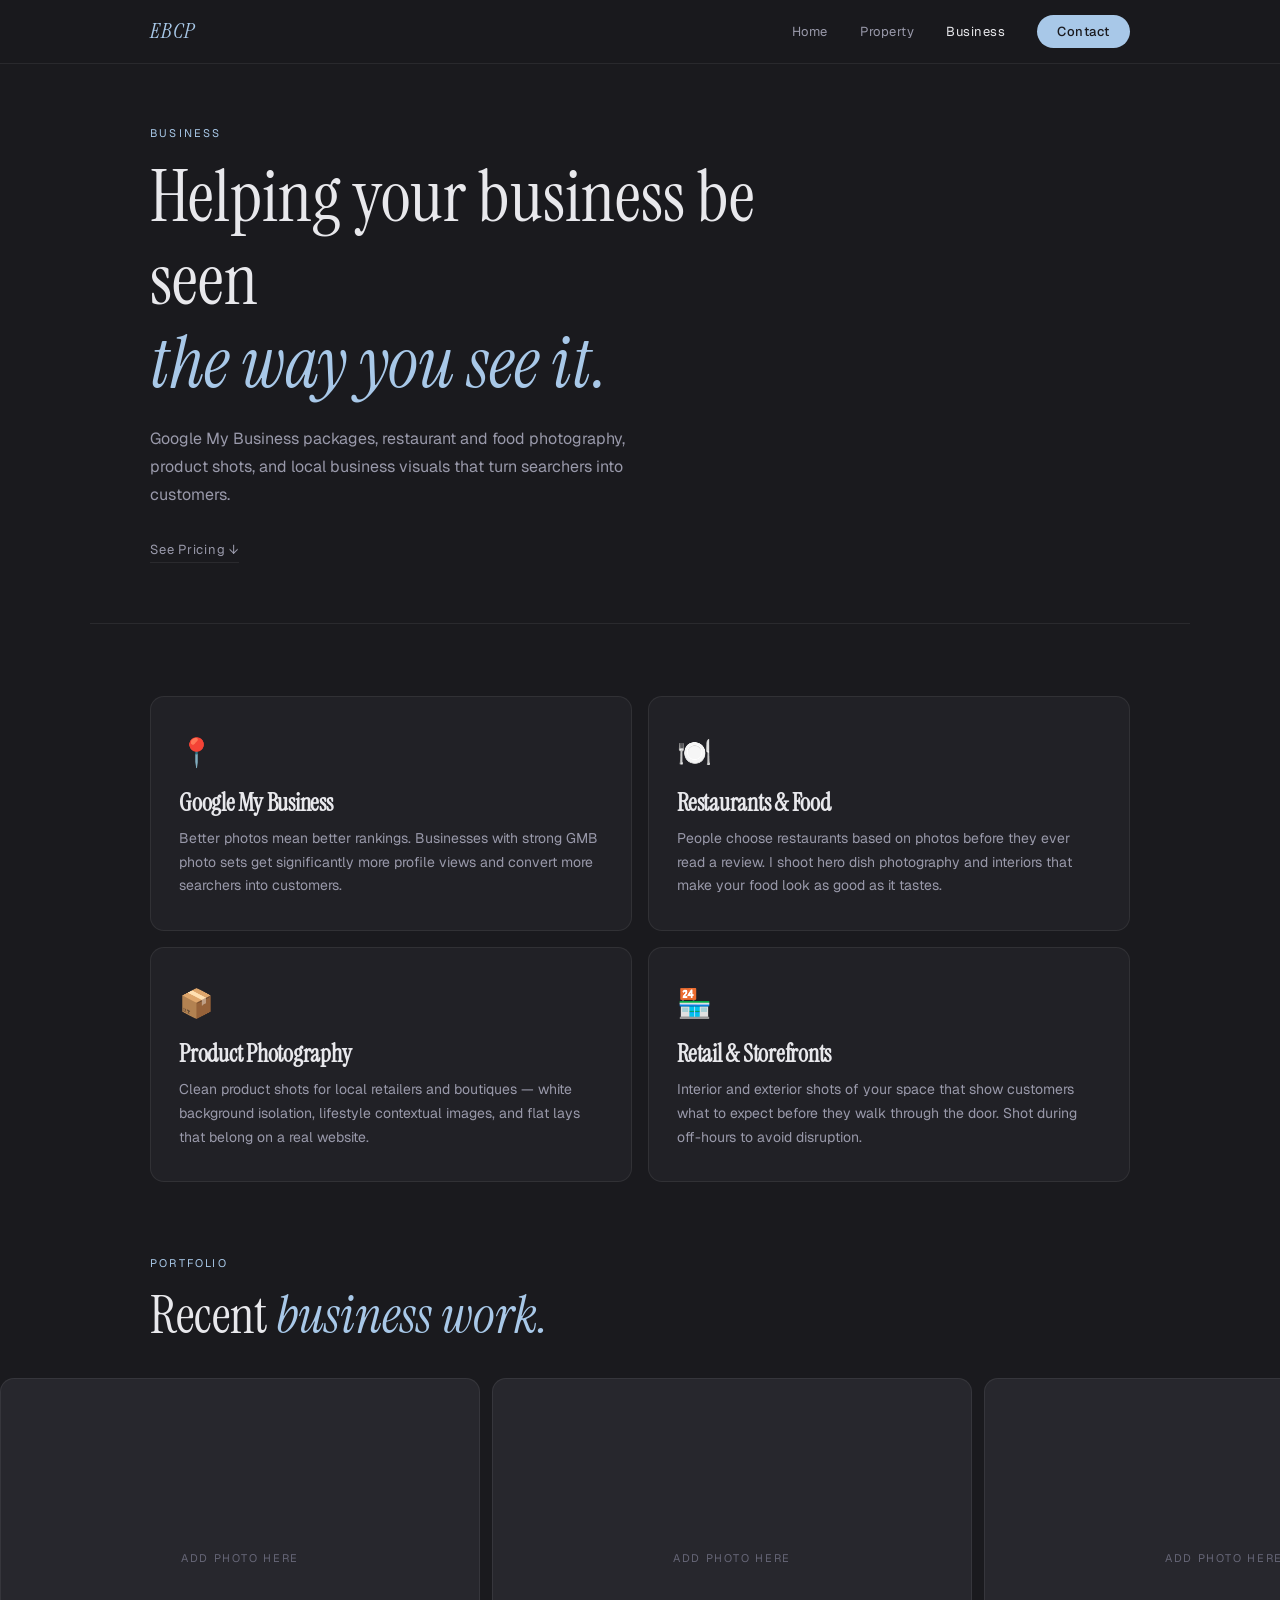
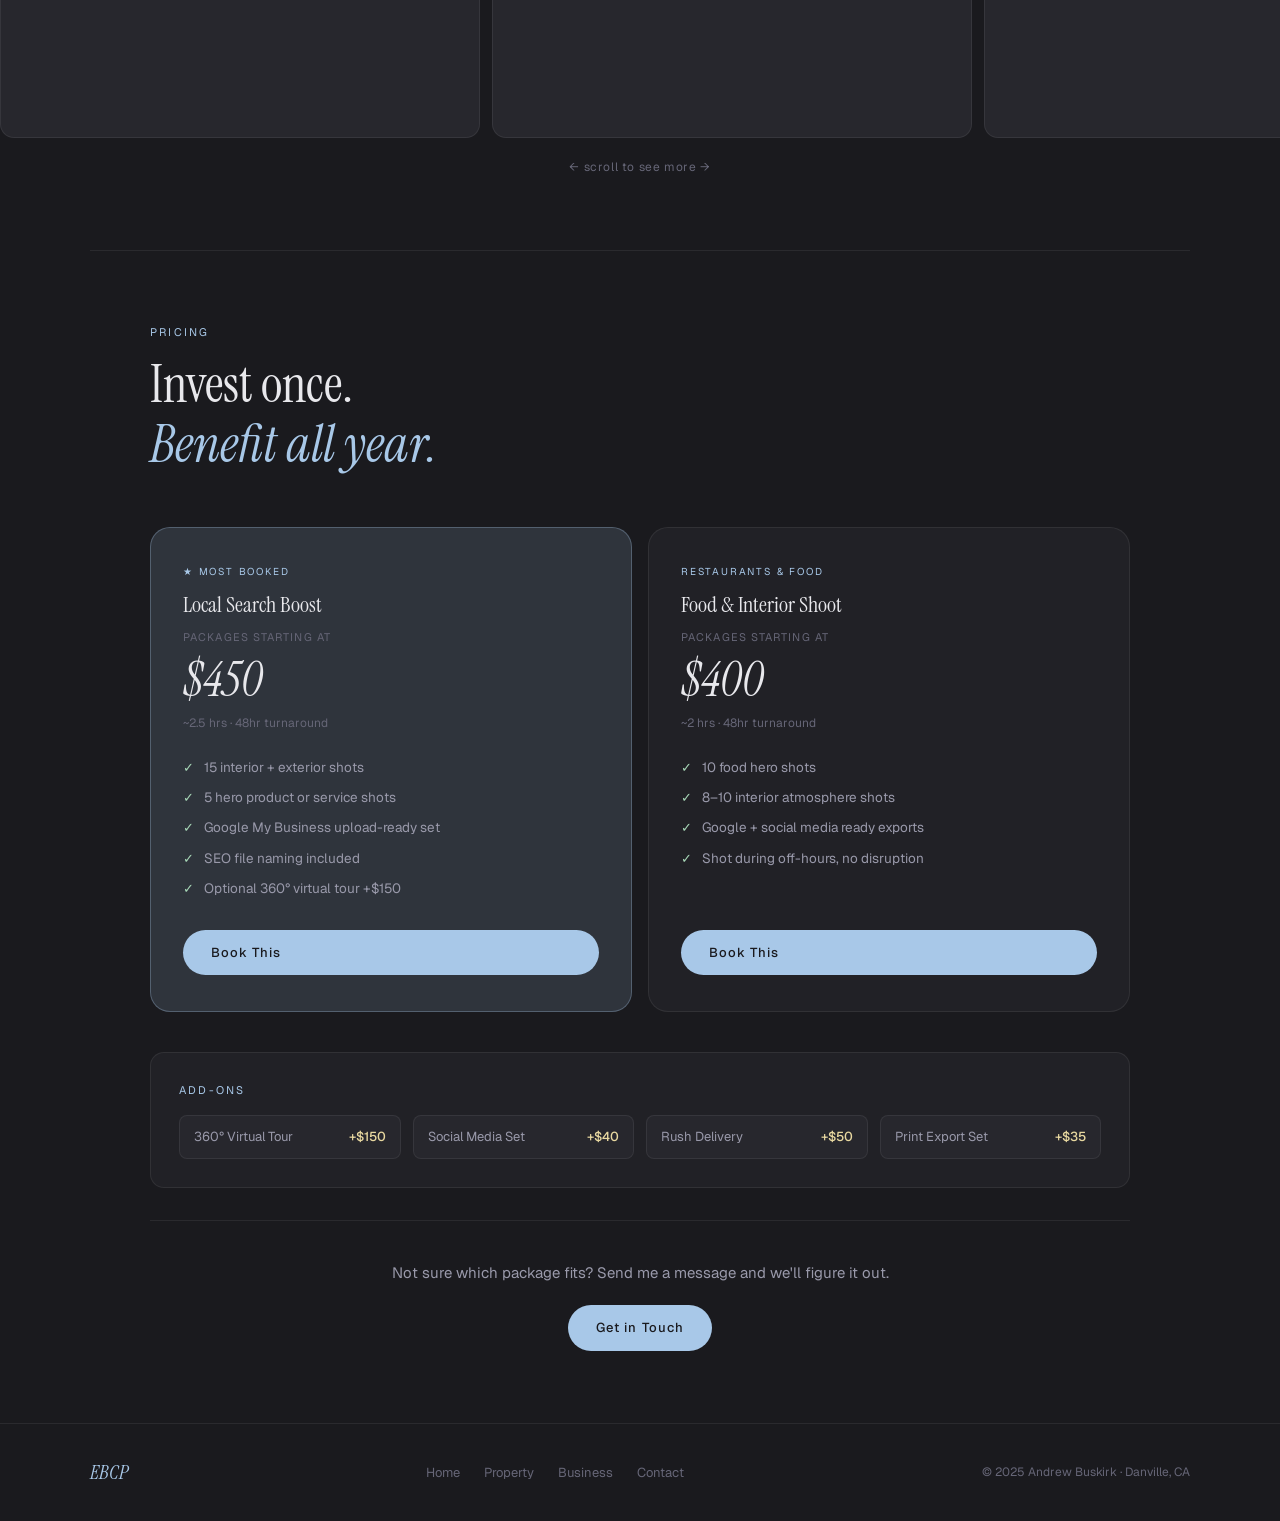
==== business.html @ 83386b6c "Add files via upload" ====
<!DOCTYPE html>
<html lang="en">
<head>
  <meta charset="UTF-8">
  <meta name="viewport" content="width=device-width, initial-scale=1.0">
  <title>Business Photography — EBCP</title>
  <link rel="icon" type="image/png" href="favicon.png">
  <link rel="preconnect" href="https://fonts.googleapis.com">
  <link href="https://fonts.googleapis.com/css2?family=Instrument+Serif:ital@0;1&family=Geist:wght@300;400;500;600&display=swap" rel="stylesheet">
  <link rel="stylesheet" href="style.css">
</head>
<body>

  <nav class="nav" id="nav">
    <div class="nav-inner">
      <a href="index.html" class="nav-logo">
        <img src="logo.png" alt="EBCP" class="nav-logo-img" onerror="this.style.display='none'; this.nextElementSibling.style.display='block'">
        <span class="nav-logo-text" style="display:none;">EBCP</span>
      </a>
      <button class="nav-hamburger" id="hamburger" aria-label="Menu">
        <span></span><span></span><span></span>
      </button>
      <ul class="nav-links" id="nav-links">
        <li><a href="index.html">Home</a></li>
        <li><a href="property.html">Property</a></li>
        <li><a href="business.html" class="active">Business</a></li>
        <li><a href="contact.html" class="nav-cta">Contact</a></li>
      </ul>
    </div>
  </nav>

  <section class="page-hero">
    <div class="page-hero-inner reveal">
      <p class="eyebrow">Business</p>
      <h1 class="page-hero-title">Helping your business be seen<br><em>the way you see it.</em></h1>
      <p class="page-hero-sub">Google My Business packages, restaurant and food photography, product shots, and local business visuals that turn searchers into customers.</p>
      <a href="#pricing" class="btn-ghost">See Pricing ↓</a>
    </div>
  </section>

  <section class="coverage-section">
    <div class="coverage-grid">
      <div class="coverage-item reveal">
        <div class="coverage-icon"><img src="icon-pin.png" alt="" onerror="this.outerHTML='📍'" style="width:32px;height:32px;"></div>
        <h3>Google My Business</h3>
        <p>Better photos mean better rankings. Businesses with strong GMB photo sets get significantly more profile views and convert more searchers into customers.</p>
      </div>
      <div class="coverage-item reveal">
        <div class="coverage-icon"><img src="icon-food.png" alt="" onerror="this.outerHTML='🍽️'" style="width:32px;height:32px;"></div>
        <h3>Restaurants & Food</h3>
        <p>People choose restaurants based on photos before they ever read a review. I shoot hero dish photography and interiors that make your food look as good as it tastes.</p>
      </div>
      <div class="coverage-item reveal">
        <div class="coverage-icon"><img src="icon-product.png" alt="" onerror="this.outerHTML='📦'" style="width:32px;height:32px;"></div>
        <h3>Product Photography</h3>
        <p>Clean product shots for local retailers and boutiques — white background isolation, lifestyle contextual images, and flat lays that belong on a real website.</p>
      </div>
      <div class="coverage-item reveal">
        <div class="coverage-icon"><img src="icon-store.png" alt="" onerror="this.outerHTML='🏪'" style="width:32px;height:32px;"></div>
        <h3>Retail & Storefronts</h3>
        <p>Interior and exterior shots of your space that show customers what to expect before they walk through the door. Shot during off-hours to avoid disruption.</p>
      </div>
    </div>
  </section>

  <section class="gallery-section reveal">
    <div class="section-header">
      <p class="eyebrow">Portfolio</p>
      <h2 class="section-title">Recent <em>business work.</em></h2>
    </div>
    <div class="gallery-scroll">
      <div class="gallery-item photo-placeholder"><div class="photo-placeholder-label">Add Photo Here</div></div>
      <div class="gallery-item photo-placeholder"><div class="photo-placeholder-label">Add Photo Here</div></div>
      <div class="gallery-item photo-placeholder"><div class="photo-placeholder-label">Add Photo Here</div></div>
      <div class="gallery-item photo-placeholder"><div class="photo-placeholder-label">Add Photo Here</div></div>
      <div class="gallery-item photo-placeholder"><div class="photo-placeholder-label">Add Photo Here</div></div>
    </div>
    <p class="gallery-hint">← scroll to see more →</p>
  </section>

  <section class="pricing-section" id="pricing">
    <div class="section-header reveal">
      <p class="eyebrow">Pricing</p>
      <h2 class="section-title">Invest once.<br><em>Benefit all year.</em></h2>
    </div>
    <div class="pricing-grid">
      <div class="pricing-card featured reveal">
        <div class="pricing-tag">★ Most Booked</div>
        <h3 class="pricing-name">Local Search Boost</h3>
        <div class="pricing-from">Packages starting at</div>
        <div class="pricing-price">$450</div>
        <div class="pricing-duration">~2.5 hrs · 48hr turnaround</div>
        <ul class="pricing-list">
          <li><span class="check">✓</span> 15 interior + exterior shots</li>
          <li><span class="check">✓</span> 5 hero product or service shots</li>
          <li><span class="check">✓</span> Google My Business upload-ready set</li>
          <li><span class="check">✓</span> SEO file naming included</li>
          <li><span class="check">✓</span> Optional 360° virtual tour +$150</li>
        </ul>
        <a href="contact.html" class="btn-primary">Book This</a>
      </div>
      <div class="pricing-card reveal">
        <div class="pricing-tag">Restaurants & Food</div>
        <h3 class="pricing-name">Food & Interior Shoot</h3>
        <div class="pricing-from">Packages starting at</div>
        <div class="pricing-price">$400</div>
        <div class="pricing-duration">~2 hrs · 48hr turnaround</div>
        <ul class="pricing-list">
          <li><span class="check">✓</span> 10 food hero shots</li>
          <li><span class="check">✓</span> 8–10 interior atmosphere shots</li>
          <li><span class="check">✓</span> Google + social media ready exports</li>
          <li><span class="check">✓</span> Shot during off-hours, no disruption</li>
        </ul>
        <a href="contact.html" class="btn-primary">Book This</a>
      </div>
    </div>
    <div class="addons reveal">
      <p class="eyebrow">Add-Ons</p>
      <div class="addon-row">
        <div class="addon-item"><span class="addon-name">360° Virtual Tour</span><span class="addon-price">+$150</span></div>
        <div class="addon-item"><span class="addon-name">Social Media Set</span><span class="addon-price">+$40</span></div>
        <div class="addon-item"><span class="addon-name">Rush Delivery</span><span class="addon-price">+$50</span></div>
        <div class="addon-item"><span class="addon-name">Print Export Set</span><span class="addon-price">+$35</span></div>
      </div>
    </div>
    <div class="pricing-cta reveal">
      <p>Not sure which package fits? Send me a message and we'll figure it out.</p>
      <a href="contact.html" class="btn-primary">Get in Touch</a>
    </div>
  </section>

  <footer class="footer">
    <div class="footer-inner">
      <div class="footer-logo">EBCP</div>
      <div class="footer-links">
        <a href="index.html">Home</a>
        <a href="property.html">Property</a>
        <a href="business.html">Business</a>
        <a href="contact.html">Contact</a>
      </div>
      <div class="footer-copy">© 2025 Andrew Buskirk · Danville, CA</div>
    </div>
  </footer>

  <script src="main.js"></script>
</body>
</html>
---- style.css ----
/* ============================================================
   EBCP — East Bay Commercial Photography
   Dark grey + pastel accents theme
   ============================================================ */

:root {
  --bg:           #1a1a1e;
  --bg-2:         #212126;
  --bg-3:         #27272d;
  --surface:      #2e2e35;
  --border:       rgba(255,255,255,0.07);
  --text:         #e8e8ec;
  --text-mid:     #9999aa;
  --text-dim:     #666677;
  --blue:         #a8c8e8;
  --blue-dim:     rgba(168,200,232,0.15);
  --green:        #a8d8b8;
  --green-dim:    rgba(168,216,184,0.15);
  --yellow:       #e8d8a0;
  --yellow-dim:   rgba(232,216,160,0.15);
  --radius:       14px;
  --radius-lg:    20px;
  --font-serif:   'Instrument Serif', Georgia, serif;
  --font-sans:    'Geist', system-ui, sans-serif;
  --nav-h:        64px;
  --max-w:        1100px;
  --pad:          clamp(20px, 5vw, 60px);
}

/* ---- RESET ---- */
*, *::before, *::after { box-sizing: border-box; margin: 0; padding: 0; }
html { scroll-behavior: smooth; }
body { background: var(--bg); color: var(--text); font-family: var(--font-sans); font-size: 15px; line-height: 1.65; overflow-x: hidden; }
img { max-width: 100%; display: block; }
a { color: inherit; text-decoration: none; }

/* ---- TYPOGRAPHY ---- */
.eyebrow { font-size: 11px; letter-spacing: 0.2em; text-transform: uppercase; color: var(--blue); margin-bottom: 14px; display: block; }
h1, h2, h3 { font-family: var(--font-serif); font-weight: 400; line-height: 1.15; }
h1 { font-size: clamp(38px, 6vw, 72px); }
h2 { font-size: clamp(30px, 4.5vw, 52px); }
h3 { font-size: clamp(18px, 2.5vw, 24px); }
em { font-style: italic; color: var(--blue); }

/* ---- BUTTONS ---- */
.btn-primary { display: inline-block; background: var(--blue); color: var(--bg); font-family: var(--font-sans); font-size: 13px; font-weight: 500; letter-spacing: 0.08em; padding: 12px 28px; border-radius: 99px; border: none; cursor: pointer; transition: background 0.2s, transform 0.15s; }
.btn-primary:hover { background: var(--text); transform: translateY(-1px); }
.btn-ghost { display: inline-block; color: var(--text-mid); font-size: 13px; letter-spacing: 0.06em; border-bottom: 1px solid var(--border); padding-bottom: 2px; transition: color 0.2s, border-color 0.2s; }
.btn-ghost:hover { color: var(--text); border-color: var(--text-mid); }

/* ---- NAV ---- */
.nav { position: fixed; top: 0; left: 0; right: 0; z-index: 200; height: var(--nav-h); background: rgba(26,26,30,0.85); backdrop-filter: blur(16px); -webkit-backdrop-filter: blur(16px); border-bottom: 1px solid var(--border); }
.nav-inner { max-width: var(--max-w); margin: 0 auto; padding: 0 var(--pad); height: 100%; display: flex; align-items: center; justify-content: space-between; }

/* Logo — shows PNG if available, falls back to text */
.nav-logo { display: flex; align-items: center; flex-shrink: 0; }
.nav-logo-img { height: 32px; width: auto; display: block; }
.nav-logo-text { font-family: var(--font-serif); font-size: 22px; font-style: italic; color: var(--blue); letter-spacing: 0.05em; }

.nav-links { display: flex; align-items: center; gap: 32px; list-style: none; }
.nav-links a { font-size: 13px; color: var(--text-mid); letter-spacing: 0.04em; transition: color 0.2s; }
.nav-links a:hover, .nav-links a.active { color: var(--text); }
.nav-cta { background: var(--blue) !important; color: var(--bg) !important; font-weight: 500 !important; padding: 8px 20px !important; border-radius: 99px !important; transition: background 0.2s !important; }
.nav-cta:hover { background: var(--text) !important; }

.nav-hamburger { display: none; flex-direction: column; gap: 5px; background: none; border: none; cursor: pointer; padding: 4px; z-index: 300; }
.nav-hamburger span { display: block; width: 24px; height: 2px; background: var(--text); border-radius: 2px; transition: transform 0.3s, opacity 0.3s; }
.nav-hamburger.open span:nth-child(1) { transform: translateY(7px) rotate(45deg); }
.nav-hamburger.open span:nth-child(2) { opacity: 0; }
.nav-hamburger.open span:nth-child(3) { transform: translateY(-7px) rotate(-45deg); }

@media (max-width: 768px) {
  .nav-hamburger { display: flex; }
  .nav-links { position: fixed; top: var(--nav-h); left: 0; right: 0; background: var(--bg-2); border-bottom: 1px solid var(--border); flex-direction: column; align-items: flex-start; gap: 0; padding: 12px 0 20px; transform: translateY(-120%); opacity: 0; transition: transform 0.35s cubic-bezier(0.4,0,0.2,1), opacity 0.25s; pointer-events: none; }
  .nav-links.open { transform: translateY(0); opacity: 1; pointer-events: all; }
  .nav-links li { width: 100%; }
  .nav-links a { display: block; padding: 14px var(--pad); font-size: 15px; border-bottom: 1px solid var(--border); color: var(--text) !important; }
  .nav-cta { margin: 16px var(--pad) 0 !important; display: inline-block !important; border-radius: 99px !important; border-bottom: none !important; }
}

/* ---- HERO ---- */
.hero { position: relative; min-height: 100vh; display: flex; align-items: center; padding-top: var(--nav-h); overflow: hidden; }
/*
  TO ADD YOUR GIF:
  Drop a file named hero.gif into the same folder as index.html.
  It will automatically appear as the hero background.
*/
.hero-bg { position: absolute; inset: 0; background-color: var(--bg-2); background-image: url('hero.gif'); background-size: cover; background-position: center; background-repeat: no-repeat; }
.hero-overlay { position: absolute; inset: 0; background: linear-gradient(to bottom, rgba(26,26,30,0.72) 0%, rgba(26,26,30,0.55) 50%, rgba(26,26,30,0.85) 100%); }
.hero-content { position: relative; z-index: 2; max-width: var(--max-w); margin: 0 auto; padding: 80px var(--pad); width: 100%; }
.hero-title { margin-bottom: 20px; max-width: 780px; }
.hero-sub { font-size: 17px; color: var(--text-mid); max-width: 480px; margin-bottom: 36px; line-height: 1.7; }
.hero-btns { display: flex; gap: 20px; align-items: center; flex-wrap: wrap; }

/* ---- STATS ---- */
.stats { position: relative; z-index: 3; display: grid; grid-template-columns: 1fr auto 1fr auto 1fr; max-width: var(--max-w); margin: 0 auto; padding: 0 var(--pad) 80px; }
.stat { padding: 36px 28px; background: var(--bg-2); border: 1px solid var(--border); border-radius: var(--radius); text-align: center; }
.stat-icon { font-size: 24px; margin-bottom: 10px; }
.stat-num { font-family: var(--font-serif); font-size: 36px; font-style: italic; color: var(--blue); line-height: 1; margin-bottom: 8px; }
.stat-label { font-size: 13px; color: var(--text-mid); line-height: 1.5; }
.stat-divider { width: 20px; }
@media (max-width: 700px) { .stats { grid-template-columns: 1fr; gap: 8px; padding-bottom: 60px; } .stat-divider { display: none; } }

/* ---- SECTION COMMON ---- */
.section-header { margin-bottom: 52px; }
.section-title { margin-bottom: 16px; }
.section-sub { font-size: 16px; color: var(--text-mid); max-width: 500px; line-height: 1.7; }

/* ---- PROCESS ---- */
.process-section { max-width: var(--max-w); margin: 0 auto; padding: 80px var(--pad); }
.process-grid { display: grid; grid-template-columns: 1fr 1fr; gap: 16px; }
.process-card { background: var(--bg-2); border: 1px solid var(--border); border-radius: var(--radius-lg); padding: 36px 32px; position: relative; transition: border-color 0.2s, transform 0.2s; cursor: pointer; display: block; text-decoration: none; color: inherit; }
.process-card:hover { border-color: rgba(168,200,232,0.3); transform: translateY(-2px); }
.process-num { font-family: var(--font-serif); font-size: 52px; font-style: italic; line-height: 1; margin-bottom: 12px; color: rgba(255,255,255,0.06); }
.process-icon { font-size: 28px; margin-bottom: 14px; }
.process-icon img { width: 32px; height: 32px; object-fit: contain; }
/* Heavier weight only inside cards */
.process-card h3 { margin-bottom: 12px; color: var(--text); font-weight: 600; letter-spacing: -0.01em; }
.process-card p { font-size: 14px; color: var(--text-mid); line-height: 1.7; }
@media (max-width: 600px) { .process-grid { grid-template-columns: 1fr; } }

/* ---- WORK SECTION ---- */
.work-section { max-width: var(--max-w); margin: 0 auto; padding: 0 var(--pad) 80px; }
.work-grid { display: grid; grid-template-columns: 1fr 1fr; gap: 16px; }
.work-card { background: var(--bg-2); border: 1px solid var(--border); border-radius: var(--radius-lg); overflow: hidden; transition: border-color 0.2s, transform 0.2s; }
.work-card:hover { border-color: rgba(168,200,232,0.25); transform: translateY(-2px); }
.work-card-img { width: 100%; aspect-ratio: 16/9; display: flex; align-items: flex-end; padding: 16px; }
.property-placeholder { background: linear-gradient(135deg, #2a3040 0%, #1e2535 100%); }
.business-placeholder { background: linear-gradient(135deg, #2a3028 0%, #1e2520 100%); }
.work-card-img-label { font-size: 11px; letter-spacing: 0.12em; text-transform: uppercase; color: rgba(255,255,255,0.3); }
.work-card-body { padding: 24px 28px 28px; }
.work-tag { display: flex; align-items: center; gap: 8px; font-size: 11px; letter-spacing: 0.15em; text-transform: uppercase; color: var(--text-mid); margin-bottom: 12px; }
.tag-dot { width: 7px; height: 7px; border-radius: 50%; flex-shrink: 0; }
.tag-blue { background: var(--blue); }
.tag-green { background: var(--green); }
/* Heavier weight inside work cards too */
.work-card-body h3 { margin-bottom: 10px; font-weight: 600; letter-spacing: -0.01em; }
.work-card-body p { font-size: 14px; color: var(--text-mid); line-height: 1.7; margin-bottom: 20px; }
.work-link { font-size: 13px; color: var(--blue); letter-spacing: 0.04em; display: inline-flex; align-items: center; gap: 6px; transition: gap 0.2s; }
.work-link:hover { gap: 10px; }
.arrow { transition: transform 0.2s; }
.work-link:hover .arrow { transform: translateX(3px); }
@media (max-width: 640px) { .work-grid { grid-template-columns: 1fr; } }

/* ---- CTA BANNER ---- */
.cta-banner { background: var(--bg-2); border-top: 1px solid var(--border); border-bottom: 1px solid var(--border); padding: 80px var(--pad); text-align: center; }
.cta-inner { max-width: 560px; margin: 0 auto; }
.cta-inner h2 { margin-bottom: 16px; }
.cta-sub { color: var(--text-mid); margin-bottom: 32px; font-size: 16px; }

/* ---- PAGE HERO (inner pages) ---- */
.page-hero { padding: calc(var(--nav-h) + 60px) var(--pad) 60px; max-width: var(--max-w); margin: 0 auto; border-bottom: 1px solid var(--border); }
.page-hero-inner { max-width: 680px; }
.page-hero-title { margin-bottom: 20px; }
.page-hero-sub { font-size: 16px; color: var(--text-mid); line-height: 1.75; margin-bottom: 28px; max-width: 520px; }

/* ---- COVERAGE GRID ---- */
.coverage-section { max-width: var(--max-w); margin: 0 auto; padding: 72px var(--pad); }
.coverage-grid { display: grid; grid-template-columns: 1fr 1fr; gap: 16px; }
.coverage-item { background: var(--bg-2); border: 1px solid var(--border); border-radius: var(--radius); padding: 32px 28px; transition: border-color 0.2s; }
.coverage-item:hover { border-color: rgba(168,200,232,0.25); }
.coverage-icon { font-size: 28px; margin-bottom: 14px; }
.coverage-item h3 { margin-bottom: 10px; font-weight: 600; letter-spacing: -0.01em; }
.coverage-item p { font-size: 14px; color: var(--text-mid); line-height: 1.7; }
@media (max-width: 600px) { .coverage-grid { grid-template-columns: 1fr; } }

/* ---- GALLERY ---- */
.gallery-section { padding: 0 0 72px; }
.gallery-section .section-header { max-width: var(--max-w); margin: 0 auto 32px; padding: 0 var(--pad); }
.gallery-scroll { display: flex; gap: 12px; overflow-x: auto; padding: 0 var(--pad) 16px; scroll-snap-type: x mandatory; -webkit-overflow-scrolling: touch; scrollbar-width: thin; scrollbar-color: var(--surface) transparent; }
.gallery-scroll::-webkit-scrollbar { height: 4px; }
.gallery-scroll::-webkit-scrollbar-track { background: transparent; }
.gallery-scroll::-webkit-scrollbar-thumb { background: var(--surface); border-radius: 2px; }
.gallery-item { flex-shrink: 0; width: clamp(260px, 40vw, 480px); aspect-ratio: 4/3; border-radius: var(--radius); scroll-snap-align: start; overflow: hidden; }
/*
  TO ADD PHOTOS:
  Replace the photo-placeholder div inside each .gallery-item with:
  <img src="your-photo.jpg" alt="description" style="width:100%;height:100%;object-fit:cover;">
*/
.photo-placeholder { background: var(--bg-3); border: 1px solid var(--border); display: flex; align-items: center; justify-content: center; }
.photo-placeholder-label { font-size: 11px; letter-spacing: 0.15em; text-transform: uppercase; color: var(--text-dim); }
.gallery-hint { text-align: center; font-size: 12px; color: var(--text-dim); letter-spacing: 0.05em; margin-top: 4px; }

/* ---- PRICING ---- */
.pricing-section { max-width: var(--max-w); margin: 0 auto; padding: 72px var(--pad); border-top: 1px solid var(--border); }
.pricing-grid { display: grid; grid-template-columns: 1fr 1fr; gap: 16px; margin-bottom: 40px; }
.pricing-card { background: var(--bg-2); border: 1px solid var(--border); border-radius: var(--radius-lg); padding: 36px 32px; display: flex; flex-direction: column; gap: 6px; }
.pricing-card.featured { background: var(--blue-dim); border-color: rgba(168,200,232,0.3); }
.pricing-tag { font-size: 10px; letter-spacing: 0.18em; text-transform: uppercase; color: var(--blue); margin-bottom: 6px; }
.pricing-name { font-size: 22px; font-family: var(--font-serif); font-weight: 400; margin-bottom: 4px; }
.pricing-from { font-size: 11px; color: var(--text-dim); text-transform: uppercase; letter-spacing: 0.1em; }
.pricing-price { font-family: var(--font-serif); font-size: 48px; font-style: italic; color: var(--text); line-height: 1; margin: 4px 0; }
.pricing-duration { font-size: 12px; color: var(--text-dim); margin-bottom: 16px; }
.pricing-list { list-style: none; display: flex; flex-direction: column; gap: 8px; margin-bottom: 24px; flex: 1; }
.pricing-list li { font-size: 13.5px; color: var(--text-mid); display: flex; gap: 10px; align-items: baseline; }
.check { color: var(--green); font-size: 13px; flex-shrink: 0; }
.addons { background: var(--bg-2); border: 1px solid var(--border); border-radius: var(--radius); padding: 28px; margin-bottom: 32px; }
.addon-row { display: grid; grid-template-columns: repeat(auto-fill, minmax(200px, 1fr)); gap: 12px; margin-top: 16px; }
.addon-item { display: flex; justify-content: space-between; align-items: center; padding: 10px 14px; background: var(--bg-3); border-radius: 8px; border: 1px solid var(--border); }
.addon-name { font-size: 13px; color: var(--text-mid); }
.addon-price { font-size: 13px; color: var(--yellow); font-weight: 500; }
.pricing-cta { text-align: center; padding: 40px 0 0; border-top: 1px solid var(--border); }
.pricing-cta p { color: var(--text-mid); margin-bottom: 20px; font-size: 15px; }
@media (max-width: 600px) { .pricing-grid { grid-template-columns: 1fr; } }

/* ---- CONTACT ---- */
.contact-section { max-width: var(--max-w); margin: 0 auto; padding: 72px var(--pad); }
.contact-inner { display: grid; grid-template-columns: 1.2fr 1fr; gap: 60px; align-items: start; }
.contact-form { display: flex; flex-direction: column; gap: 20px; }
.form-group { display: flex; flex-direction: column; gap: 8px; }
.form-label { font-size: 11px; letter-spacing: 0.14em; text-transform: uppercase; color: var(--text-mid); }
.form-input { background: var(--bg-2); border: 1px solid var(--border); border-radius: 10px; padding: 13px 16px; font-size: 14px; font-family: var(--font-sans); color: var(--text); outline: none; transition: border-color 0.2s; width: 100%; }
.form-input:focus { border-color: rgba(168,200,232,0.5); }
.form-input::placeholder { color: var(--text-dim); }
.form-select { appearance: none; cursor: pointer; }
.form-textarea { resize: vertical; min-height: 120px; }
.contact-details { display: flex; flex-direction: column; }
.contact-detail-item { display: flex; gap: 16px; align-items: flex-start; padding: 20px 0; border-bottom: 1px solid var(--border); }
.contact-detail-item:first-child { border-top: 1px solid var(--border); }
.contact-detail-icon { font-size: 20px; flex-shrink: 0; margin-top: 2px; }
.contact-detail-label { font-size: 10px; letter-spacing: 0.14em; text-transform: uppercase; color: var(--text-dim); margin-bottom: 4px; }
.contact-detail-value { font-size: 15px; color: var(--text); }
.contact-detail-value a { color: var(--blue); transition: opacity 0.2s; }
.contact-detail-value a:hover { opacity: 0.75; }
@media (max-width: 768px) { .contact-inner { grid-template-columns: 1fr; gap: 40px; } }

/* ---- THANK YOU ---- */
.thankyou-section { min-height: 100vh; display: flex; align-items: center; justify-content: center; padding: var(--nav-h) var(--pad) 60px; }
.thankyou-inner { text-align: center; max-width: 480px; }
.thankyou-icon { font-size: 52px; margin-bottom: 24px; }
.thankyou-inner h1 { margin-bottom: 16px; }
.thankyou-sub { color: var(--text-mid); margin-bottom: 32px; font-size: 16px; }

/* ---- FOOTER ---- */
.footer { border-top: 1px solid var(--border); padding: 32px var(--pad); background: var(--bg); }
.footer-inner { max-width: var(--max-w); margin: 0 auto; display: flex; align-items: center; justify-content: space-between; flex-wrap: wrap; gap: 16px; }
.footer-logo { font-family: var(--font-serif); font-size: 20px; font-style: italic; color: var(--blue); }
.footer-links { display: flex; gap: 24px; flex-wrap: wrap; }
.footer-links a { font-size: 13px; color: var(--text-dim); transition: color 0.2s; }
.footer-links a:hover { color: var(--text); }
.footer-copy { font-size: 12px; color: var(--text-dim); }
@media (max-width: 600px) { .footer-inner { flex-direction: column; align-items: flex-start; } }

/* ---- SCROLL REVEAL ---- */
.reveal { opacity: 0; transform: translateY(28px); transition: opacity 0.7s cubic-bezier(0.4,0,0.2,1), transform 0.7s cubic-bezier(0.4,0,0.2,1); }
.reveal.visible { opacity: 1; transform: translateY(0); }
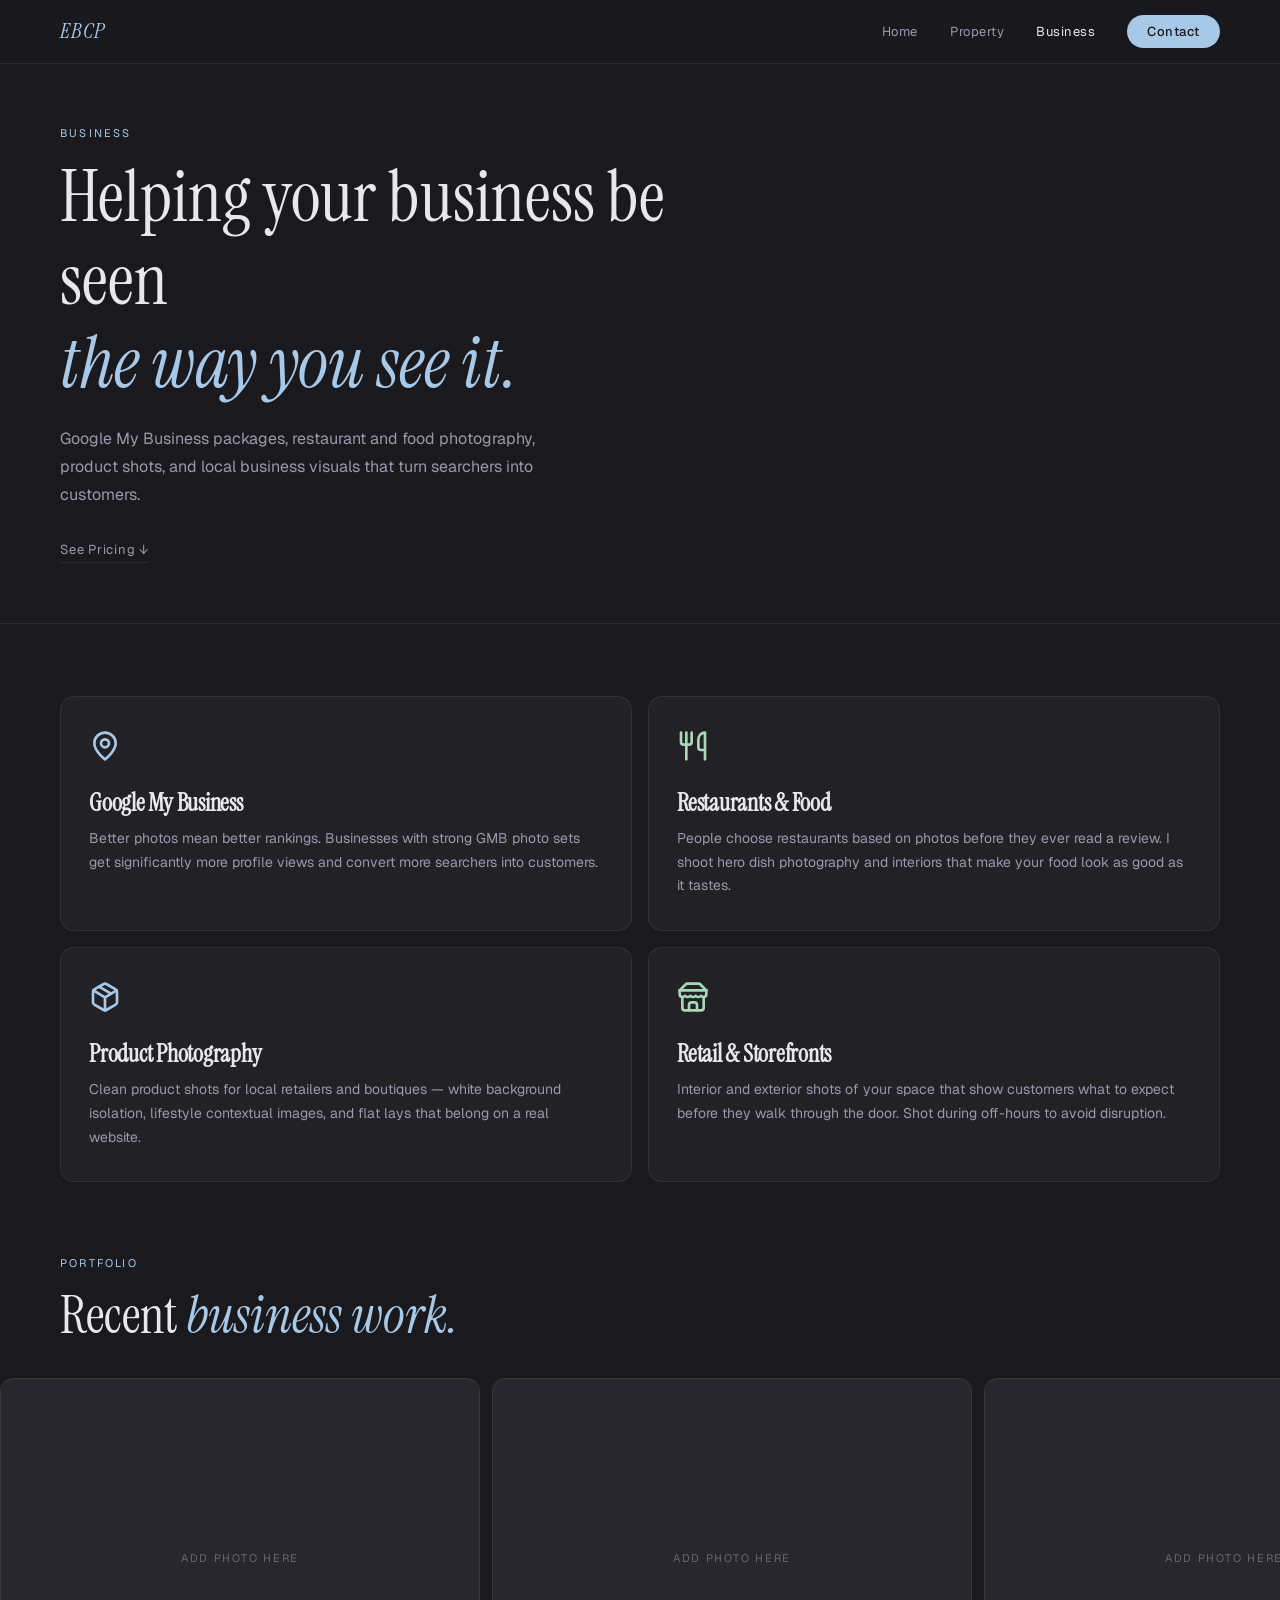
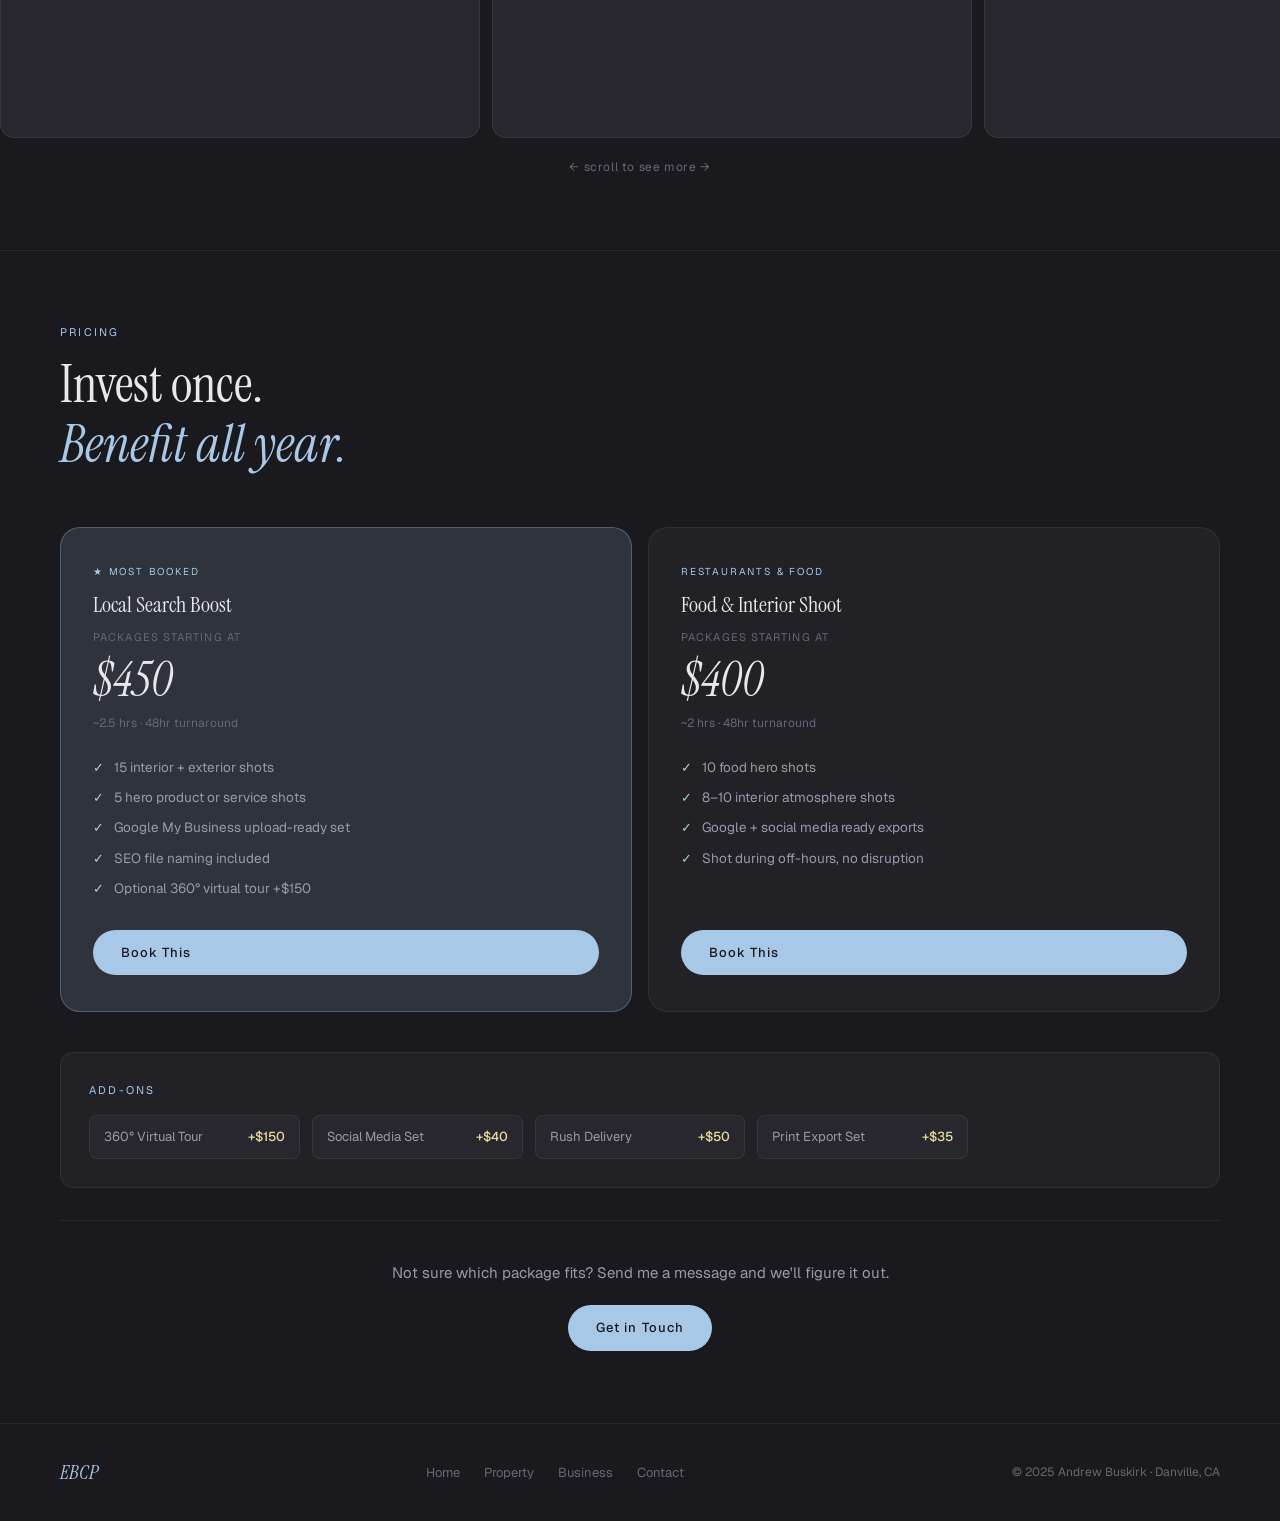
==== commit 694efbcb: "Add files via upload" ====
--- a/business.html
+++ b/business.html
@@ -41,22 +41,34 @@
   <section class="coverage-section">
     <div class="coverage-grid">
       <div class="coverage-item reveal">
-        <div class="coverage-icon"><img src="icon-pin.png" alt="" onerror="this.outerHTML='📍'" style="width:32px;height:32px;"></div>
+        <div class="coverage-icon">
+          <!-- ICON: map-pin from lucide.dev — color #a8c8e8 — paste SVG here -->
+          <svg xmlns="http://www.w3.org/2000/svg" width="32" height="32" viewBox="0 0 24 24" fill="none" stroke="#a8c8e8" stroke-width="2" stroke-linecap="round" stroke-linejoin="round"><path d="M20 10c0 6-8 12-8 12s-8-6-8-12a8 8 0 0 1 16 0Z"/><circle cx="12" cy="10" r="3"/></svg>
+        </div>
         <h3>Google My Business</h3>
         <p>Better photos mean better rankings. Businesses with strong GMB photo sets get significantly more profile views and convert more searchers into customers.</p>
       </div>
       <div class="coverage-item reveal">
-        <div class="coverage-icon"><img src="icon-food.png" alt="" onerror="this.outerHTML='🍽️'" style="width:32px;height:32px;"></div>
+        <div class="coverage-icon">
+          <!-- ICON: utensils from lucide.dev — color #a8d8b8 — paste SVG here -->
+          <svg xmlns="http://www.w3.org/2000/svg" width="32" height="32" viewBox="0 0 24 24" fill="none" stroke="#a8d8b8" stroke-width="2" stroke-linecap="round" stroke-linejoin="round"><path d="M3 2v7c0 1.1.9 2 2 2h4a2 2 0 0 0 2-2V2"/><path d="M7 2v20"/><path d="M21 15V2a5 5 0 0 0-5 5v6c0 1.1.9 2 2 2h3Zm0 0v7"/></svg>
+        </div>
         <h3>Restaurants & Food</h3>
         <p>People choose restaurants based on photos before they ever read a review. I shoot hero dish photography and interiors that make your food look as good as it tastes.</p>
       </div>
       <div class="coverage-item reveal">
-        <div class="coverage-icon"><img src="icon-product.png" alt="" onerror="this.outerHTML='📦'" style="width:32px;height:32px;"></div>
+        <div class="coverage-icon">
+          <!-- ICON: package from lucide.dev — color #a8c8e8 — paste SVG here -->
+          <svg xmlns="http://www.w3.org/2000/svg" width="32" height="32" viewBox="0 0 24 24" fill="none" stroke="#a8c8e8" stroke-width="2" stroke-linecap="round" stroke-linejoin="round"><path d="M11 21.73a2 2 0 0 0 2 0l7-4A2 2 0 0 0 21 16V8a2 2 0 0 0-1-1.73l-7-4a2 2 0 0 0-2 0l-7 4A2 2 0 0 0 3 8v8a2 2 0 0 0 1 1.73z"/><path d="M12 22V12"/><path d="m3.3 7 7.703 4.734a2 2 0 0 0 1.994 0L20.7 7"/><path d="m7.5 4.27 9 5.15"/></svg>
+        </div>
         <h3>Product Photography</h3>
         <p>Clean product shots for local retailers and boutiques — white background isolation, lifestyle contextual images, and flat lays that belong on a real website.</p>
       </div>
       <div class="coverage-item reveal">
-        <div class="coverage-icon"><img src="icon-store.png" alt="" onerror="this.outerHTML='🏪'" style="width:32px;height:32px;"></div>
+        <div class="coverage-icon">
+          <!-- ICON: store from lucide.dev — color #a8d8b8 — paste SVG here -->
+          <svg xmlns="http://www.w3.org/2000/svg" width="32" height="32" viewBox="0 0 24 24" fill="none" stroke="#a8d8b8" stroke-width="2" stroke-linecap="round" stroke-linejoin="round"><path d="m2 7 4.41-4.41A2 2 0 0 1 7.83 2h8.34a2 2 0 0 1 1.42.59L22 7"/><path d="M4 12v8a2 2 0 0 0 2 2h12a2 2 0 0 0 2-2v-8"/><path d="M15 22v-4a2 2 0 0 0-2-2h-2a2 2 0 0 0-2 2v4"/><path d="M2 7h20"/><path d="M22 7v3a2 2 0 0 1-2 2a2.7 2.7 0 0 1-1.59-.63.7.7 0 0 0-.82 0A2.7 2.7 0 0 1 16 12a2.7 2.7 0 0 1-1.59-.63.7.7 0 0 0-.82 0A2.7 2.7 0 0 1 12 12a2.7 2.7 0 0 1-1.59-.63.7.7 0 0 0-.82 0A2.7 2.7 0 0 1 8 12a2.7 2.7 0 0 1-1.59-.63.7.7 0 0 0-.82 0A2.7 2.7 0 0 1 4 12a2 2 0 0 1-2-2V7"/></svg>
+        </div>
         <h3>Retail & Storefronts</h3>
         <p>Interior and exterior shots of your space that show customers what to expect before they walk through the door. Shot during off-hours to avoid disruption.</p>
       </div>
--- a/style.css
+++ b/style.css
@@ -23,7 +23,7 @@
   --font-serif:   'Instrument Serif', Georgia, serif;
   --font-sans:    'Geist', system-ui, sans-serif;
   --nav-h:        64px;
-  --max-w:        1100px;
+  --max-w:        1600px;
   --pad:          clamp(20px, 5vw, 60px);
 }
 
@@ -244,3 +244,85 @@
 /* ---- SCROLL REVEAL ---- */
 .reveal { opacity: 0; transform: translateY(28px); transition: opacity 0.7s cubic-bezier(0.4,0,0.2,1), transform 0.7s cubic-bezier(0.4,0,0.2,1); }
 .reveal.visible { opacity: 1; transform: translateY(0); }
+
+
+@media (min-width: 1600px) {
+  :root {
+    --max-w: 1600px;
+    --pad: 100px;
+  }
+
+  h1 { font-size: 100px; }
+  h2 { font-size: 72px; }
+  h3 { font-size: 28px; }
+
+.hero-content { padding: 120px var(--pad); }
+.hero-title { max-width: 1000px; }
+.hero-sub { max-width: 700px; }
+
+.section-header { max-width: 800px; }
+.page-hero-inner { max-width: 900px; }
+.page-hero-sub { max-width: 700px; }
+
+.cta-inner { max-width: 700px; }
+
+  .hero-sub { font-size: 20px; max-width: 640px; }
+  .hero-btns { gap: 24px; }
+   .hero-content { 
+  max-width: 100%; 
+  padding: 120px 160px;
+}
+
+  .stats { padding: 0 var(--pad) 100px; }
+  .stat { padding: 48px 40px; }
+  .stat-num { font-size: 48px; }
+  .stat-label { font-size: 15px; }
+  .stat-icon img { width: 36px; height: 36px; }
+
+   .stats { max-width: 100%; padding: 0 160px 100px; }
+.process-section { max-width: 100%; padding: 100px 160px; }
+.work-section { max-width: 100%; padding: 0 160px 100px; }
+.pricing-section { max-width: 100%; padding: 72px 160px; }
+.coverage-section { max-width: 100%; padding: 72px 160px; }
+.contact-section { max-width: 100%; padding: 72px 160px; }
+.gallery-section .section-header { max-width: 100%; padding: 0 160px; }
+
+  .process-section { padding: 100px var(--pad); }
+  .process-grid { gap: 24px; }
+  .process-card { padding: 52px 44px; }
+  .process-icon img { width: 40px; height: 40px; }
+  .process-num { font-size: 64px; }
+
+  .work-section { padding: 0 var(--pad) 100px; }
+  .work-grid { gap: 24px; }
+  .work-card-body { padding: 36px 40px 40px; }
+  .work-card-body p { font-size: 16px; }
+
+  .pricing-grid { gap: 24px; }
+  .pricing-card { padding: 48px 44px; }
+  .pricing-price { font-size: 64px; }
+  .pricing-list li { font-size: 15px; }
+
+  .coverage-grid { gap: 24px; }
+  .coverage-item { padding: 44px 40px; }
+  .coverage-item p { font-size: 15px; }
+
+  .page-hero { padding: calc(var(--nav-h) + 80px) var(--pad) 80px; }
+  .page-hero-title { font-size: 88px; }
+  .page-hero-sub { font-size: 18px; max-width: 640px; }
+
+  .cta-banner { padding: 140px var(--pad); }
+  .cta-sub { font-size: 18px; }
+
+  .contact-inner { gap: 80px; }
+  .form-input { padding: 16px 20px; font-size: 15px; }
+
+  .footer { padding: 40px var(--pad); }
+  .footer-logo { font-size: 24px; }
+  .footer-links a { font-size: 14px; }
+
+  .eyebrow { font-size: 12px; }
+  .section-sub { font-size: 18px; }
+
+  .addon-row { grid-template-columns: repeat(auto-fill, minmax(240px, 1fr)); }
+}
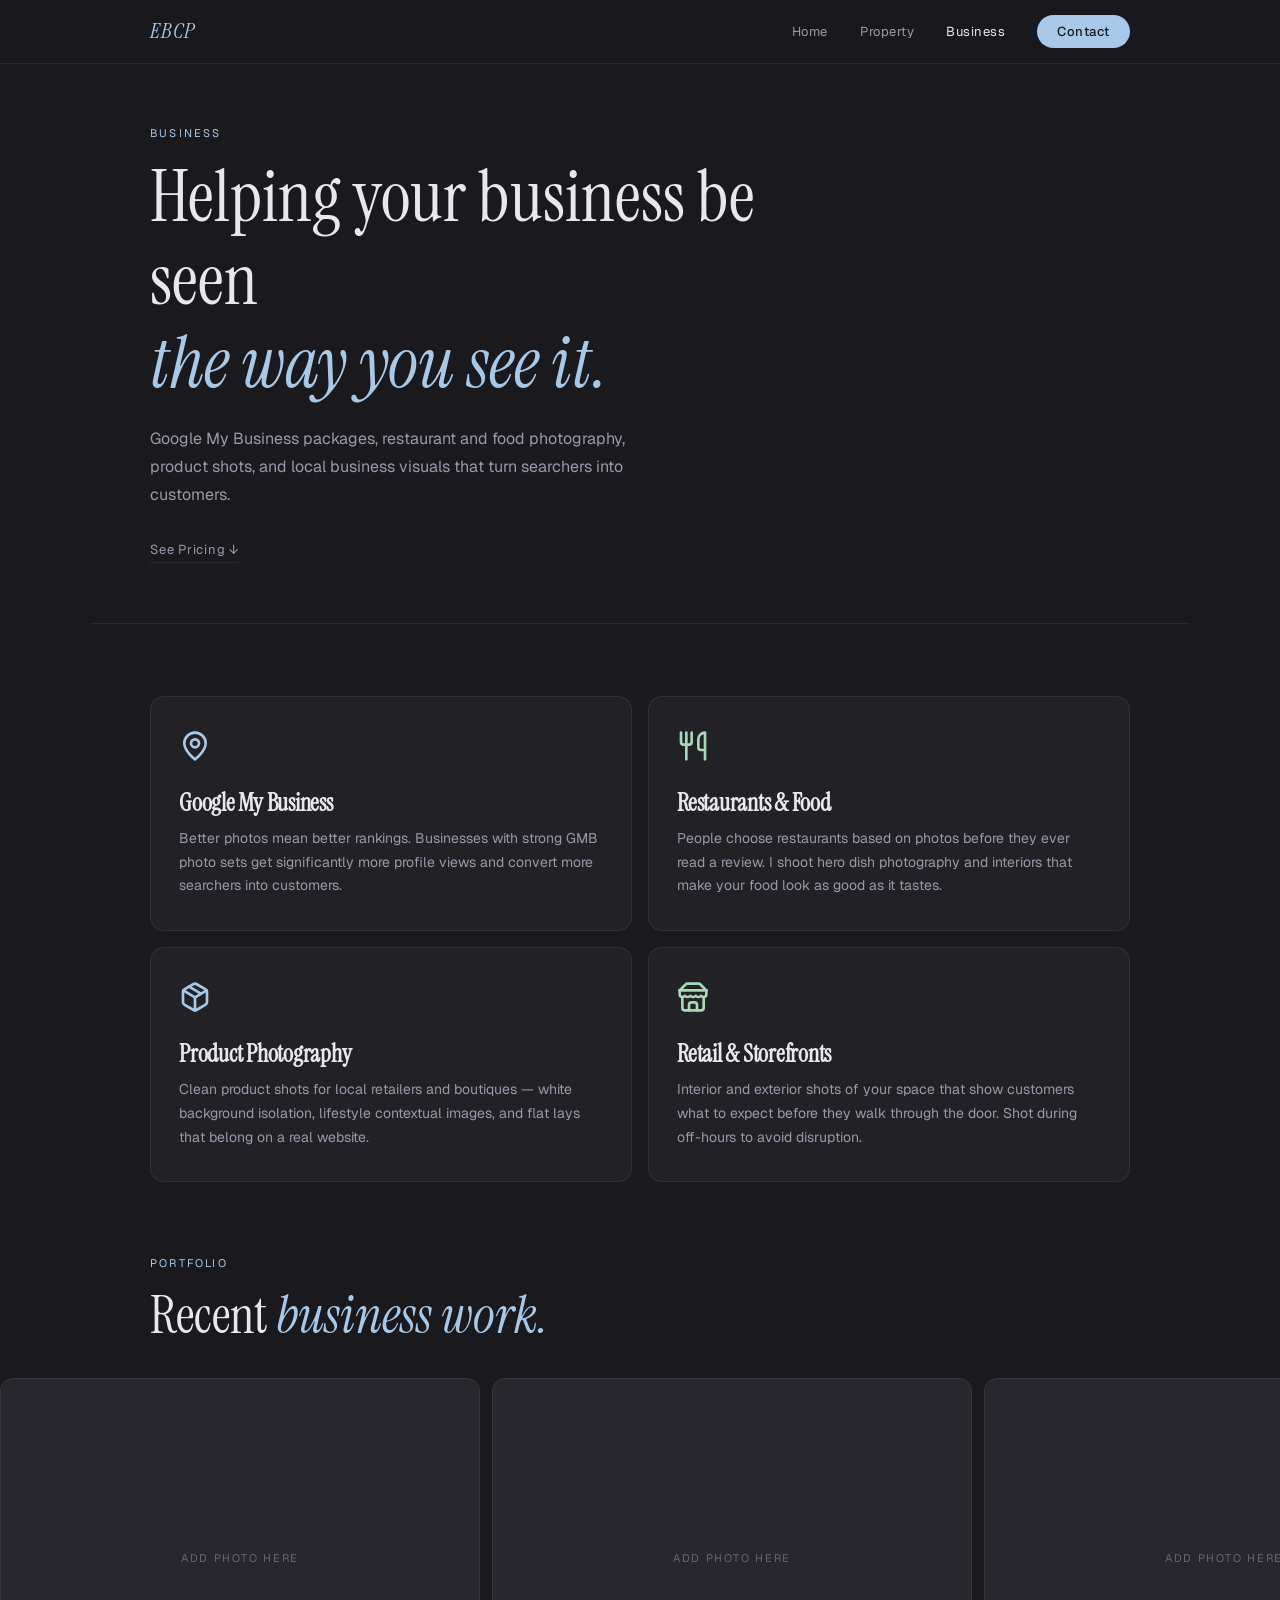
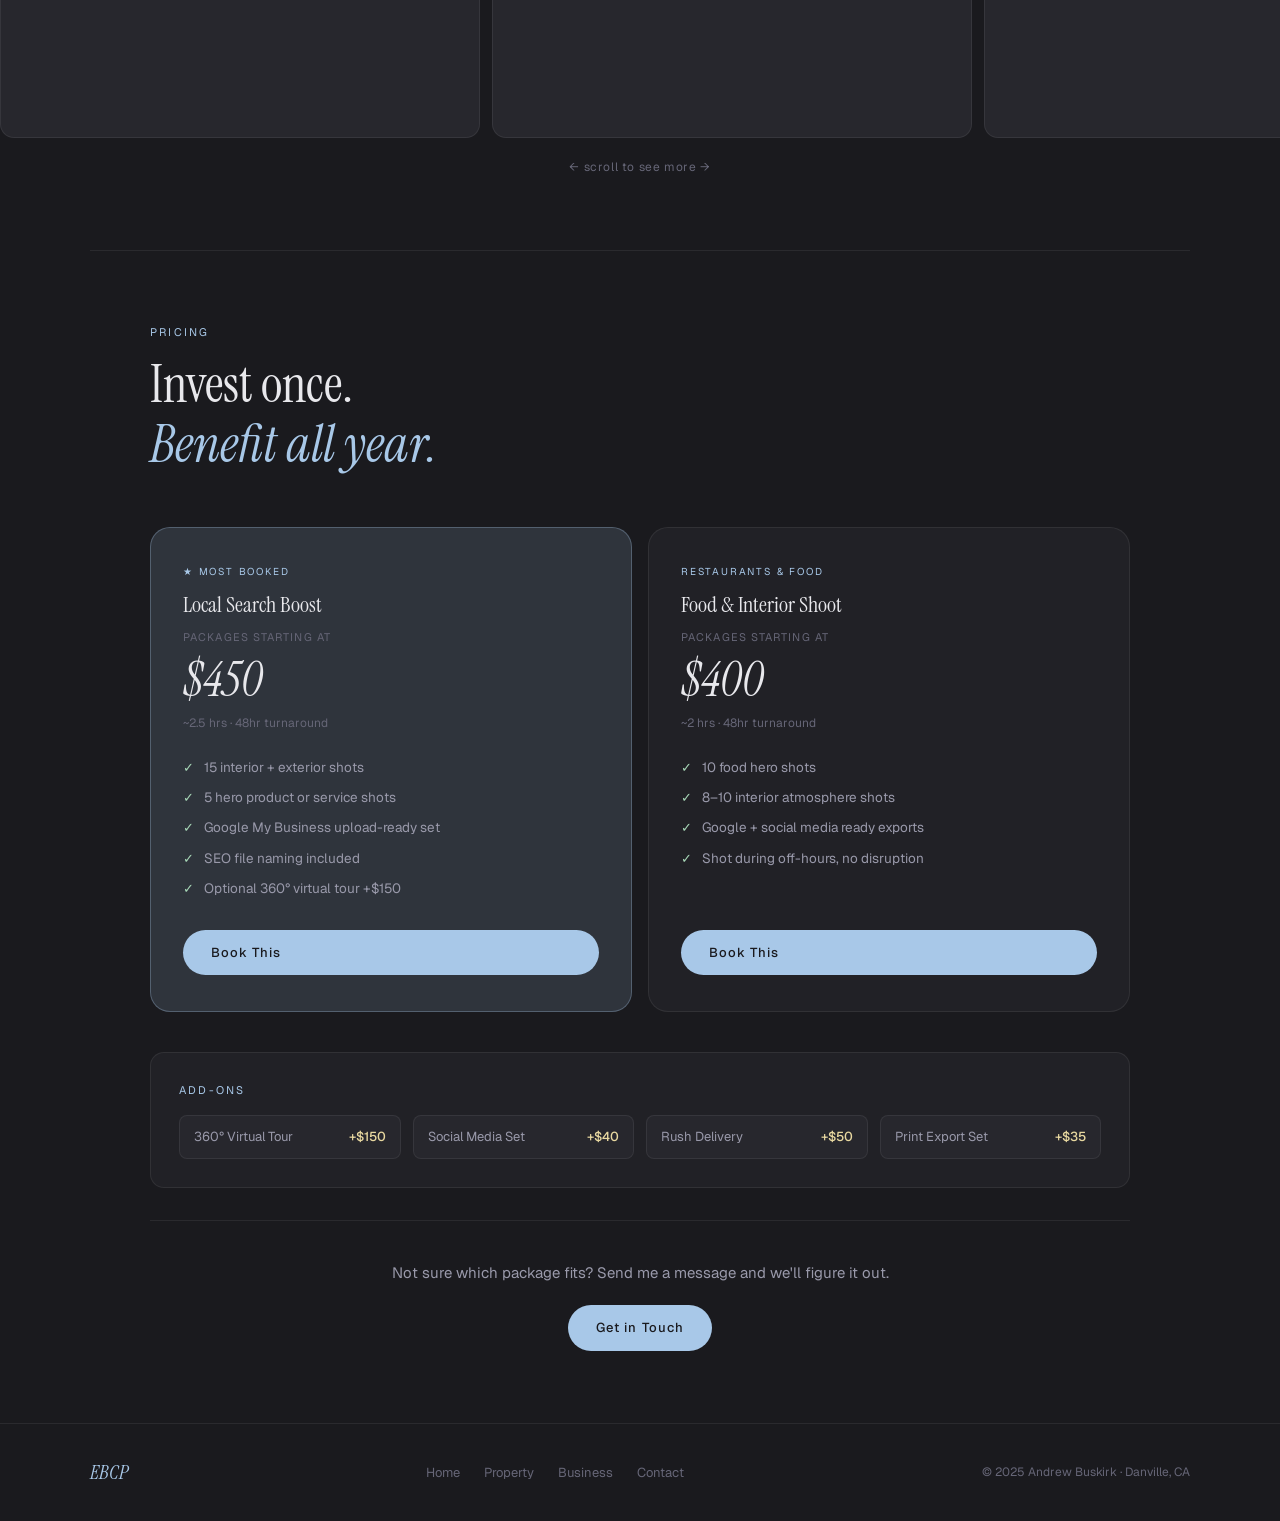
==== commit 5571006b: "Add files via upload" ====
--- a/business.html
+++ b/business.html
@@ -13,7 +13,7 @@
 
   <nav class="nav" id="nav">
     <div class="nav-inner">
-      <a href="index.html" class="nav-logo">
+      <a href="/" class="nav-logo">
         <img src="logo.png" alt="EBCP" class="nav-logo-img" onerror="this.style.display='none'; this.nextElementSibling.style.display='block'">
         <span class="nav-logo-text" style="display:none;">EBCP</span>
       </a>
@@ -21,10 +21,10 @@
         <span></span><span></span><span></span>
       </button>
       <ul class="nav-links" id="nav-links">
-        <li><a href="index.html">Home</a></li>
-        <li><a href="property.html">Property</a></li>
-        <li><a href="business.html" class="active">Business</a></li>
-        <li><a href="contact.html" class="nav-cta">Contact</a></li>
+        <li><a href="/">Home</a></li>
+        <li><a href="property">Property</a></li>
+        <li><a href="business" class="active">Business</a></li>
+        <li><a href="contact" class="nav-cta">Contact</a></li>
       </ul>
     </div>
   </nav>
@@ -109,7 +109,7 @@
           <li><span class="check">✓</span> SEO file naming included</li>
           <li><span class="check">✓</span> Optional 360° virtual tour +$150</li>
         </ul>
-        <a href="contact.html" class="btn-primary">Book This</a>
+        <a href="contact" class="btn-primary">Book This</a>
       </div>
       <div class="pricing-card reveal">
         <div class="pricing-tag">Restaurants & Food</div>
@@ -123,7 +123,7 @@
           <li><span class="check">✓</span> Google + social media ready exports</li>
           <li><span class="check">✓</span> Shot during off-hours, no disruption</li>
         </ul>
-        <a href="contact.html" class="btn-primary">Book This</a>
+        <a href="contact" class="btn-primary">Book This</a>
       </div>
     </div>
     <div class="addons reveal">
@@ -137,7 +137,7 @@
     </div>
     <div class="pricing-cta reveal">
       <p>Not sure which package fits? Send me a message and we'll figure it out.</p>
-      <a href="contact.html" class="btn-primary">Get in Touch</a>
+      <a href="contact" class="btn-primary">Get in Touch</a>
     </div>
   </section>
 
@@ -145,10 +145,10 @@
     <div class="footer-inner">
       <div class="footer-logo">EBCP</div>
       <div class="footer-links">
-        <a href="index.html">Home</a>
-        <a href="property.html">Property</a>
-        <a href="business.html">Business</a>
-        <a href="contact.html">Contact</a>
+        <a href="/">Home</a>
+        <a href="property">Property</a>
+        <a href="business">Business</a>
+        <a href="contact">Contact</a>
       </div>
       <div class="footer-copy">© 2025 Andrew Buskirk · Danville, CA</div>
     </div>
--- a/style.css
+++ b/style.css
@@ -23,7 +23,7 @@
   --font-serif:   'Instrument Serif', Georgia, serif;
   --font-sans:    'Geist', system-ui, sans-serif;
   --nav-h:        64px;
-  --max-w:        1600px;
+  --max-w:        1100px;
   --pad:          clamp(20px, 5vw, 60px);
 }
 
@@ -244,85 +244,3 @@
 /* ---- SCROLL REVEAL ---- */
 .reveal { opacity: 0; transform: translateY(28px); transition: opacity 0.7s cubic-bezier(0.4,0,0.2,1), transform 0.7s cubic-bezier(0.4,0,0.2,1); }
 .reveal.visible { opacity: 1; transform: translateY(0); }
-
-
-@media (min-width: 1600px) {
-  :root {
-    --max-w: 1600px;
-    --pad: 100px;
-  }
-
-  h1 { font-size: 100px; }
-  h2 { font-size: 72px; }
-  h3 { font-size: 28px; }
-
-.hero-content { padding: 120px var(--pad); }
-.hero-title { max-width: 1000px; }
-.hero-sub { max-width: 700px; }
-
-.section-header { max-width: 800px; }
-.page-hero-inner { max-width: 900px; }
-.page-hero-sub { max-width: 700px; }
-
-.cta-inner { max-width: 700px; }
-
-  .hero-sub { font-size: 20px; max-width: 640px; }
-  .hero-btns { gap: 24px; }
-   .hero-content { 
-  max-width: 100%; 
-  padding: 120px 160px;
-}
-
-  .stats { padding: 0 var(--pad) 100px; }
-  .stat { padding: 48px 40px; }
-  .stat-num { font-size: 48px; }
-  .stat-label { font-size: 15px; }
-  .stat-icon img { width: 36px; height: 36px; }
-
-   .stats { max-width: 100%; padding: 0 160px 100px; }
-.process-section { max-width: 100%; padding: 100px 160px; }
-.work-section { max-width: 100%; padding: 0 160px 100px; }
-.pricing-section { max-width: 100%; padding: 72px 160px; }
-.coverage-section { max-width: 100%; padding: 72px 160px; }
-.contact-section { max-width: 100%; padding: 72px 160px; }
-.gallery-section .section-header { max-width: 100%; padding: 0 160px; }
-
-  .process-section { padding: 100px var(--pad); }
-  .process-grid { gap: 24px; }
-  .process-card { padding: 52px 44px; }
-  .process-icon img { width: 40px; height: 40px; }
-  .process-num { font-size: 64px; }
-
-  .work-section { padding: 0 var(--pad) 100px; }
-  .work-grid { gap: 24px; }
-  .work-card-body { padding: 36px 40px 40px; }
-  .work-card-body p { font-size: 16px; }
-
-  .pricing-grid { gap: 24px; }
-  .pricing-card { padding: 48px 44px; }
-  .pricing-price { font-size: 64px; }
-  .pricing-list li { font-size: 15px; }
-
-  .coverage-grid { gap: 24px; }
-  .coverage-item { padding: 44px 40px; }
-  .coverage-item p { font-size: 15px; }
-
-  .page-hero { padding: calc(var(--nav-h) + 80px) var(--pad) 80px; }
-  .page-hero-title { font-size: 88px; }
-  .page-hero-sub { font-size: 18px; max-width: 640px; }
-
-  .cta-banner { padding: 140px var(--pad); }
-  .cta-sub { font-size: 18px; }
-
-  .contact-inner { gap: 80px; }
-  .form-input { padding: 16px 20px; font-size: 15px; }
-
-  .footer { padding: 40px var(--pad); }
-  .footer-logo { font-size: 24px; }
-  .footer-links a { font-size: 14px; }
-
-  .eyebrow { font-size: 12px; }
-  .section-sub { font-size: 18px; }
-
-  .addon-row { grid-template-columns: repeat(auto-fill, minmax(240px, 1fr)); }
-}
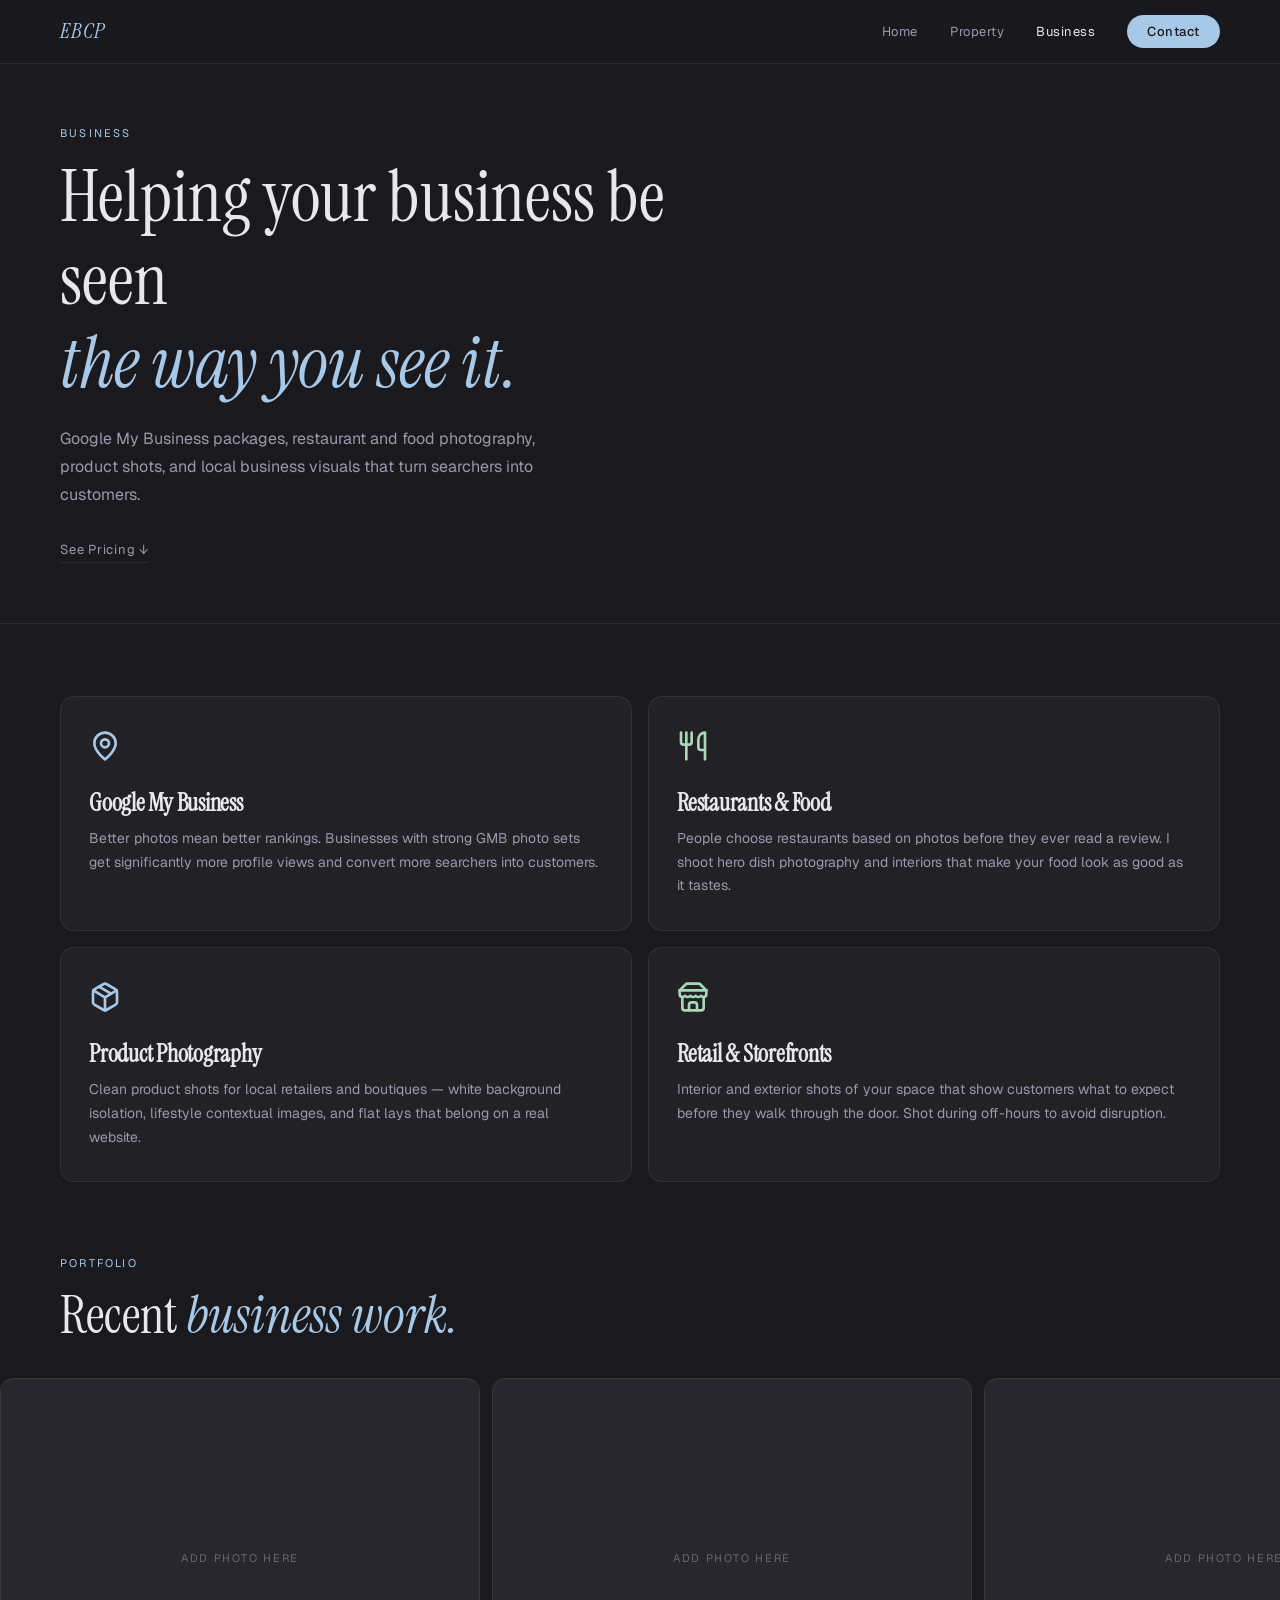
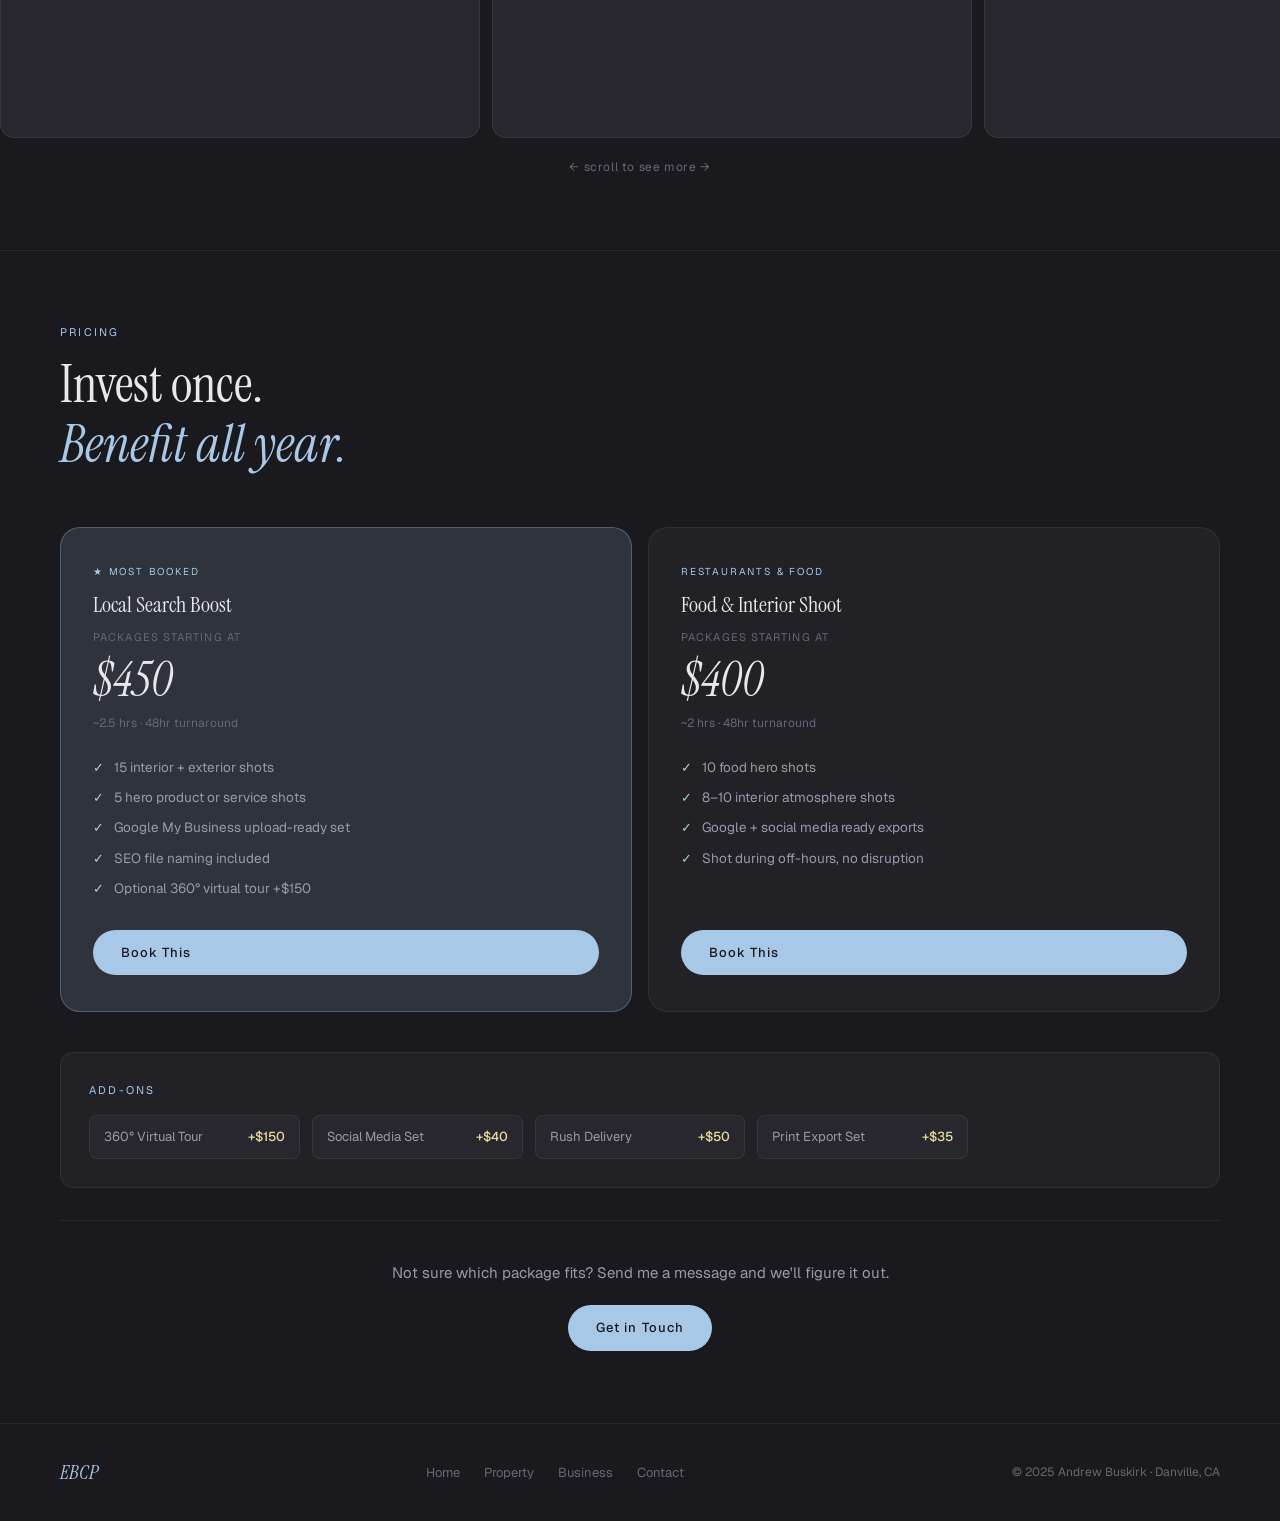
==== commit 325ff032: "Add files via upload" ====
--- a/business.html
+++ b/business.html
@@ -8,6 +8,7 @@
   <link rel="preconnect" href="https://fonts.googleapis.com">
   <link href="https://fonts.googleapis.com/css2?family=Instrument+Serif:ital@0;1&family=Geist:wght@300;400;500;600&display=swap" rel="stylesheet">
   <link rel="stylesheet" href="style.css">
+  <link rel="icon" type="image/svg+xml" href="favicon.svg">
 </head>
 <body>
 
@@ -81,11 +82,11 @@
       <h2 class="section-title">Recent <em>business work.</em></h2>
     </div>
     <div class="gallery-scroll">
-      <div class="gallery-item photo-placeholder"><div class="photo-placeholder-label">Add Photo Here</div></div>
-      <div class="gallery-item photo-placeholder"><div class="photo-placeholder-label">Add Photo Here</div></div>
-      <div class="gallery-item photo-placeholder"><div class="photo-placeholder-label">Add Photo Here</div></div>
-      <div class="gallery-item photo-placeholder"><div class="photo-placeholder-label">Add Photo Here</div></div>
-      <div class="gallery-item photo-placeholder"><div class="photo-placeholder-label">Add Photo Here</div></div>
+      <div class="gallery-item"><img src="biz-1.jpg" alt="Business photo 1" style="width:100%;height:100%;object-fit:cover;" onerror="this.parentElement.classList.add('photo-placeholder');this.parentElement.innerHTML='<div class=\'photo-placeholder-label\'>Add Photo Here</div>'"></div>
+      <div class="gallery-item"><img src="biz-2.jpg" alt="Business photo 2" style="width:100%;height:100%;object-fit:cover;" onerror="this.parentElement.classList.add('photo-placeholder');this.parentElement.innerHTML='<div class=\'photo-placeholder-label\'>Add Photo Here</div>'"></div>
+      <div class="gallery-item"><img src="biz-3.jpg" alt="Business photo 3" style="width:100%;height:100%;object-fit:cover;" onerror="this.parentElement.classList.add('photo-placeholder');this.parentElement.innerHTML='<div class=\'photo-placeholder-label\'>Add Photo Here</div>'"></div>
+      <div class="gallery-item"><img src="biz-4.jpg" alt="Business photo 4" style="width:100%;height:100%;object-fit:cover;" onerror="this.parentElement.classList.add('photo-placeholder');this.parentElement.innerHTML='<div class=\'photo-placeholder-label\'>Add Photo Here</div>'"></div>
+      <div class="gallery-item"><img src="biz-5.jpg" alt="Business photo 5" style="width:100%;height:100%;object-fit:cover;" onerror="this.parentElement.classList.add('photo-placeholder');this.parentElement.innerHTML='<div class=\'photo-placeholder-label\'>Add Photo Here</div>'"></div>
     </div>
     <p class="gallery-hint">← scroll to see more →</p>
   </section>
--- a/style.css
+++ b/style.css
@@ -23,7 +23,7 @@
   --font-serif:   'Instrument Serif', Georgia, serif;
   --font-sans:    'Geist', system-ui, sans-serif;
   --nav-h:        64px;
-  --max-w:        1100px;
+  --max-w:        1600px;
   --pad:          clamp(20px, 5vw, 60px);
 }
 
@@ -124,10 +124,12 @@
 .work-grid { display: grid; grid-template-columns: 1fr 1fr; gap: 16px; }
 .work-card { background: var(--bg-2); border: 1px solid var(--border); border-radius: var(--radius-lg); overflow: hidden; transition: border-color 0.2s, transform 0.2s; }
 .work-card:hover { border-color: rgba(168,200,232,0.25); transform: translateY(-2px); }
-.work-card-img { width: 100%; aspect-ratio: 16/9; display: flex; align-items: flex-end; padding: 16px; }
+.work-card-img { width: 100%; aspect-ratio: 16/9; position: relative; overflow: hidden; }
+.work-card-img::after { content: ''; position: absolute; inset: 0; background: linear-gradient(to top, rgba(0,0,0,0.55) 0%, rgba(0,0,0,0) 50%); z-index: 1; }
+.work-card-img img { position: absolute; inset: 0; width: 100%; height: 100%; object-fit: cover; object-position: center 80%; z-index: 0; }
 .property-placeholder { background: linear-gradient(135deg, #2a3040 0%, #1e2535 100%); }
 .business-placeholder { background: linear-gradient(135deg, #2a3028 0%, #1e2520 100%); }
-.work-card-img-label { font-size: 11px; letter-spacing: 0.12em; text-transform: uppercase; color: rgba(255,255,255,0.3); }
+.work-card-img-label { position: absolute; bottom: 16px; left: 16px; z-index: 2; font-size: 11px; letter-spacing: 0.12em; text-transform: uppercase; color: rgba(255,255,255,0.85); text-shadow: 0 1px 4px rgba(0,0,0,0.8); }
 .work-card-body { padding: 24px 28px 28px; }
 .work-tag { display: flex; align-items: center; gap: 8px; font-size: 11px; letter-spacing: 0.15em; text-transform: uppercase; color: var(--text-mid); margin-bottom: 12px; }
 .tag-dot { width: 7px; height: 7px; border-radius: 50%; flex-shrink: 0; }
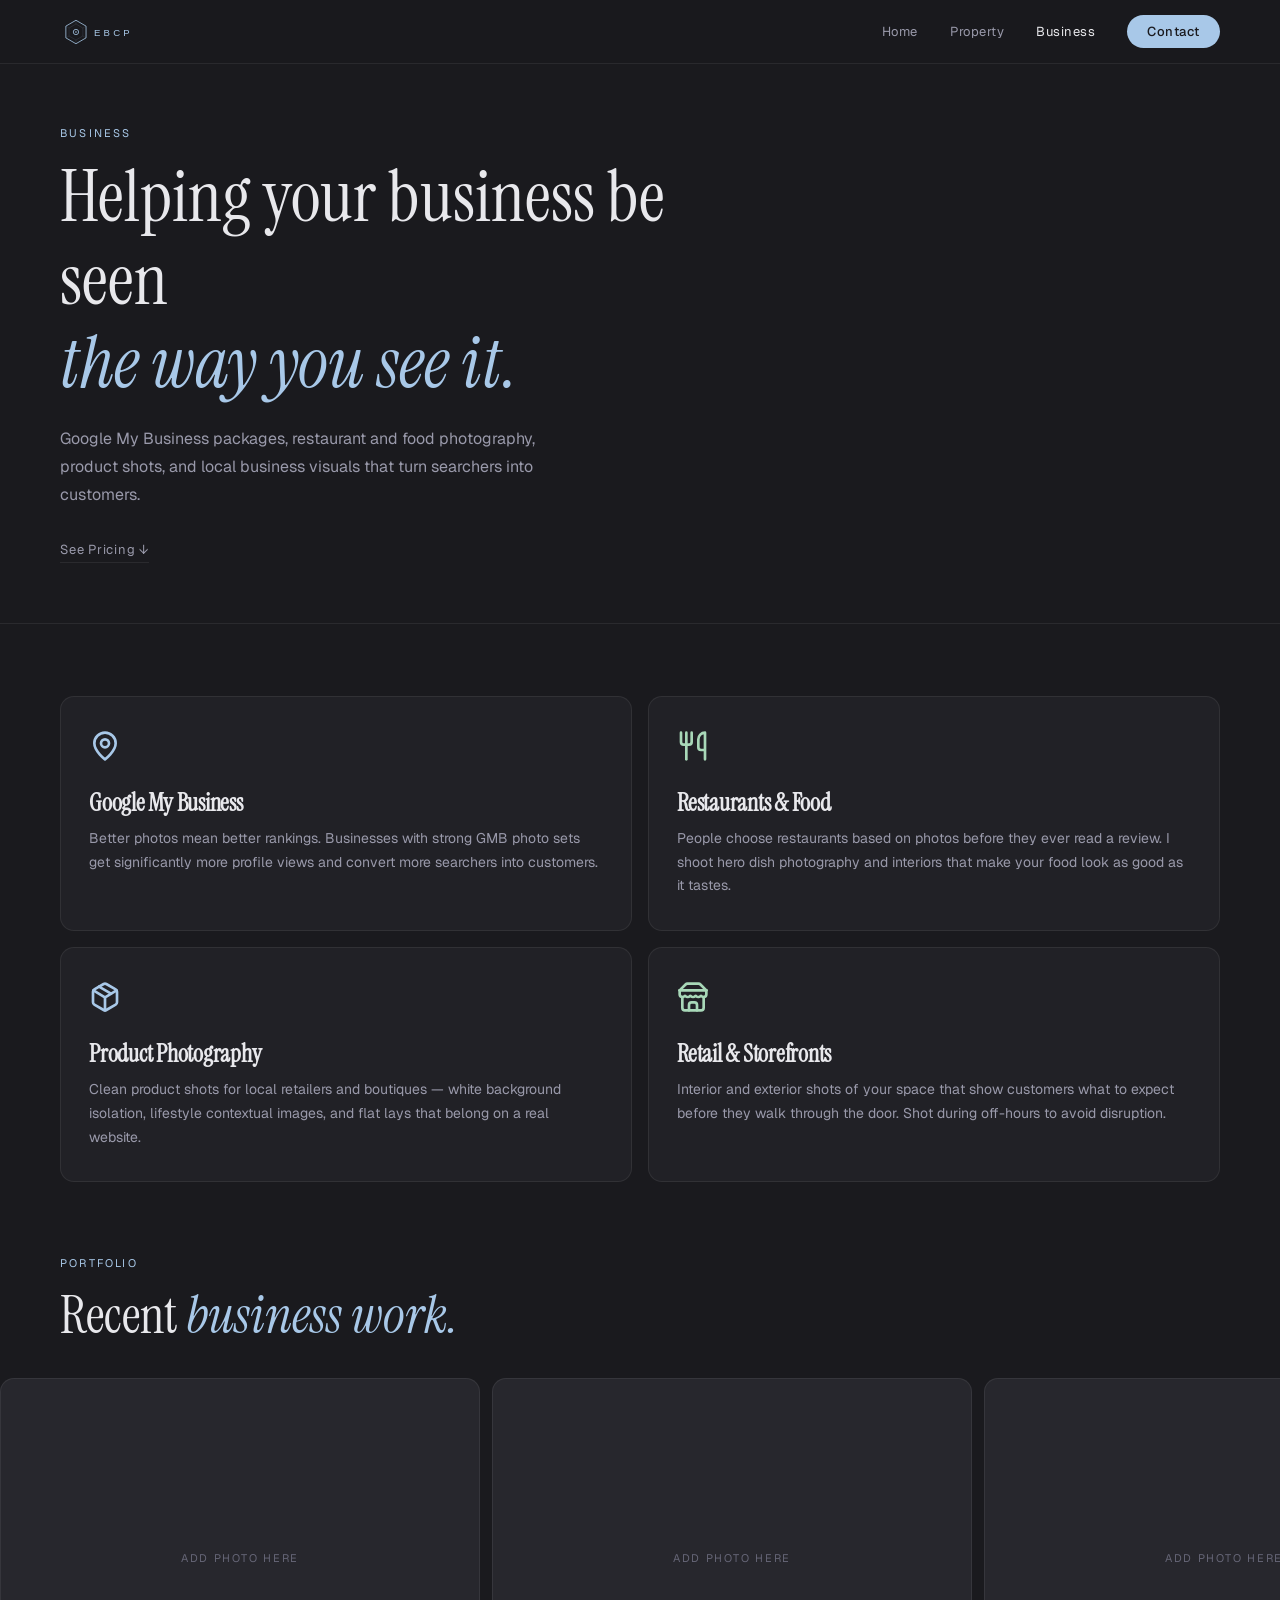
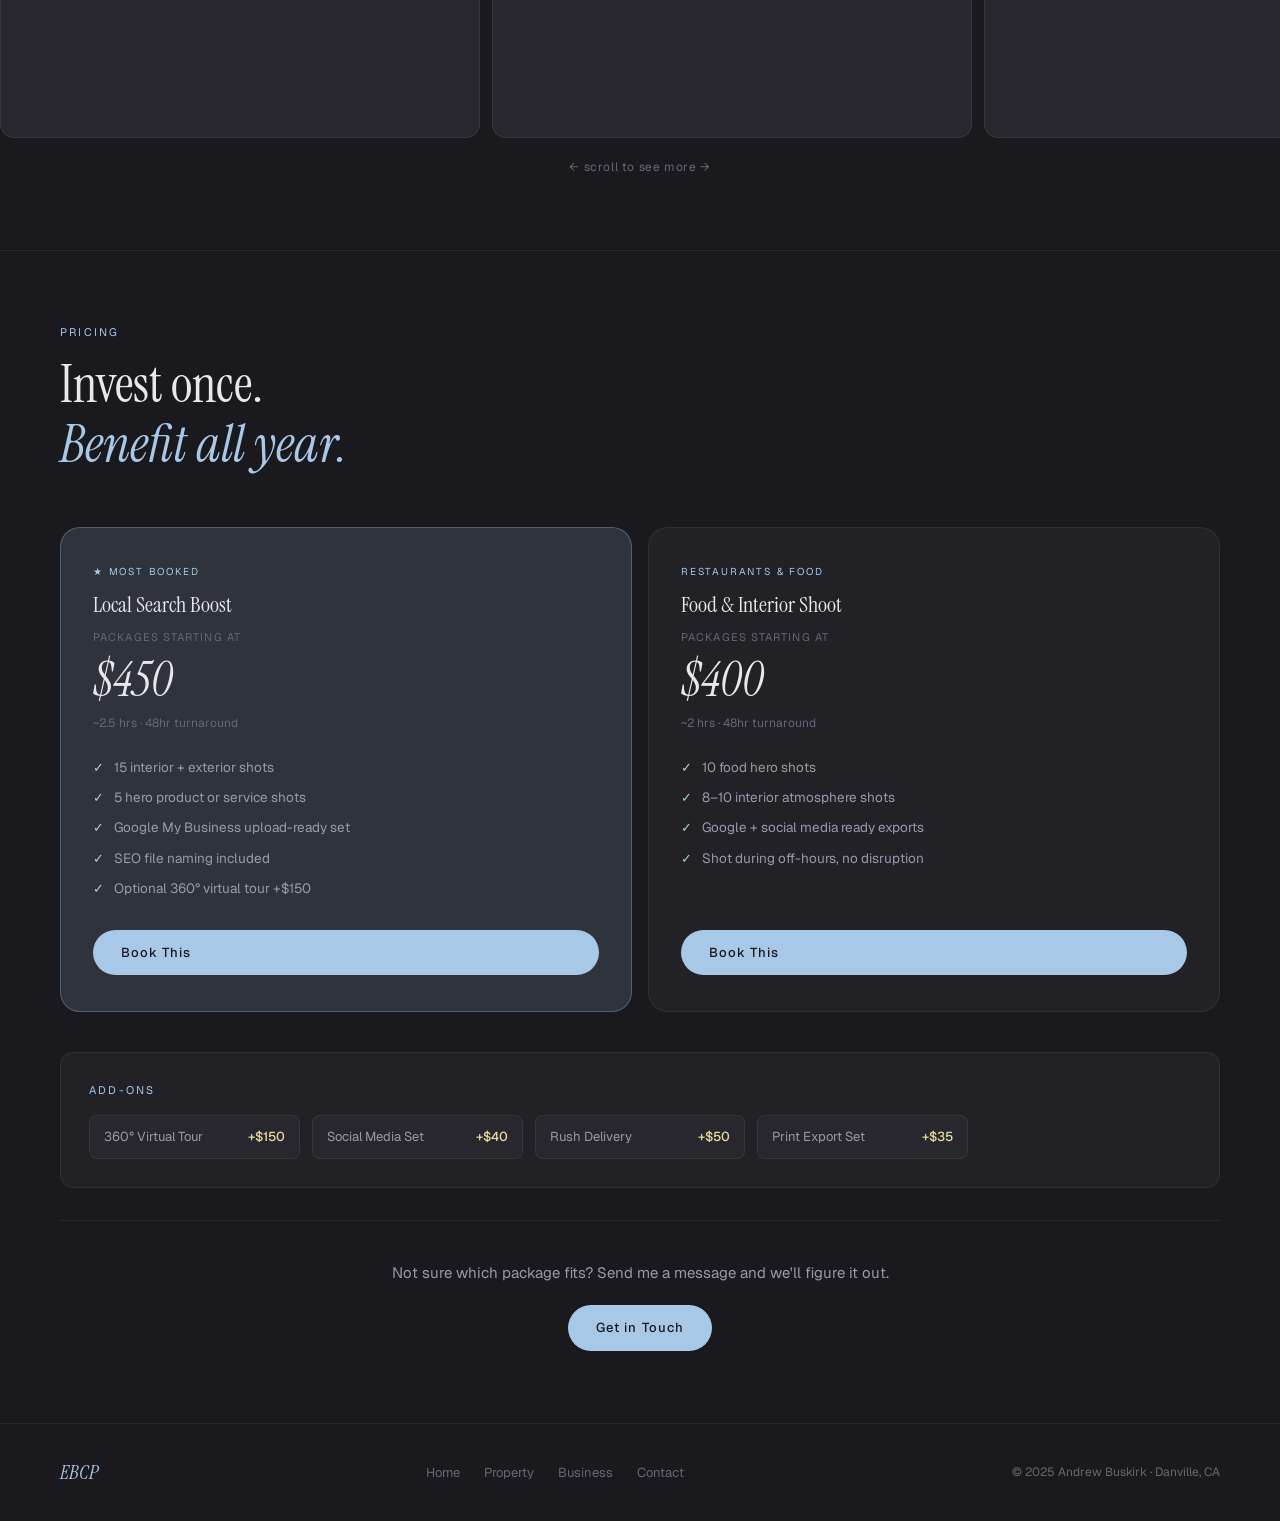
==== commit cb8f78b8: "Add files via upload" ====
--- a/business.html
+++ b/business.html
@@ -15,7 +15,7 @@
   <nav class="nav" id="nav">
     <div class="nav-inner">
       <a href="/" class="nav-logo">
-        <img src="logo.png" alt="EBCP" class="nav-logo-img" onerror="this.style.display='none'; this.nextElementSibling.style.display='block'">
+        <img src="logo.svg" alt="EBCP" class="nav-logo-img" onerror="this.style.display='none'; this.nextElementSibling.style.display='block'">
         <span class="nav-logo-text" style="display:none;">EBCP</span>
       </a>
       <button class="nav-hamburger" id="hamburger" aria-label="Menu">
--- a/style.css
+++ b/style.css
@@ -23,7 +23,7 @@
   --font-serif:   'Instrument Serif', Georgia, serif;
   --font-sans:    'Geist', system-ui, sans-serif;
   --nav-h:        64px;
-  --max-w:        1600px;
+  --max-w:        1500px;
   --pad:          clamp(20px, 5vw, 60px);
 }
 
